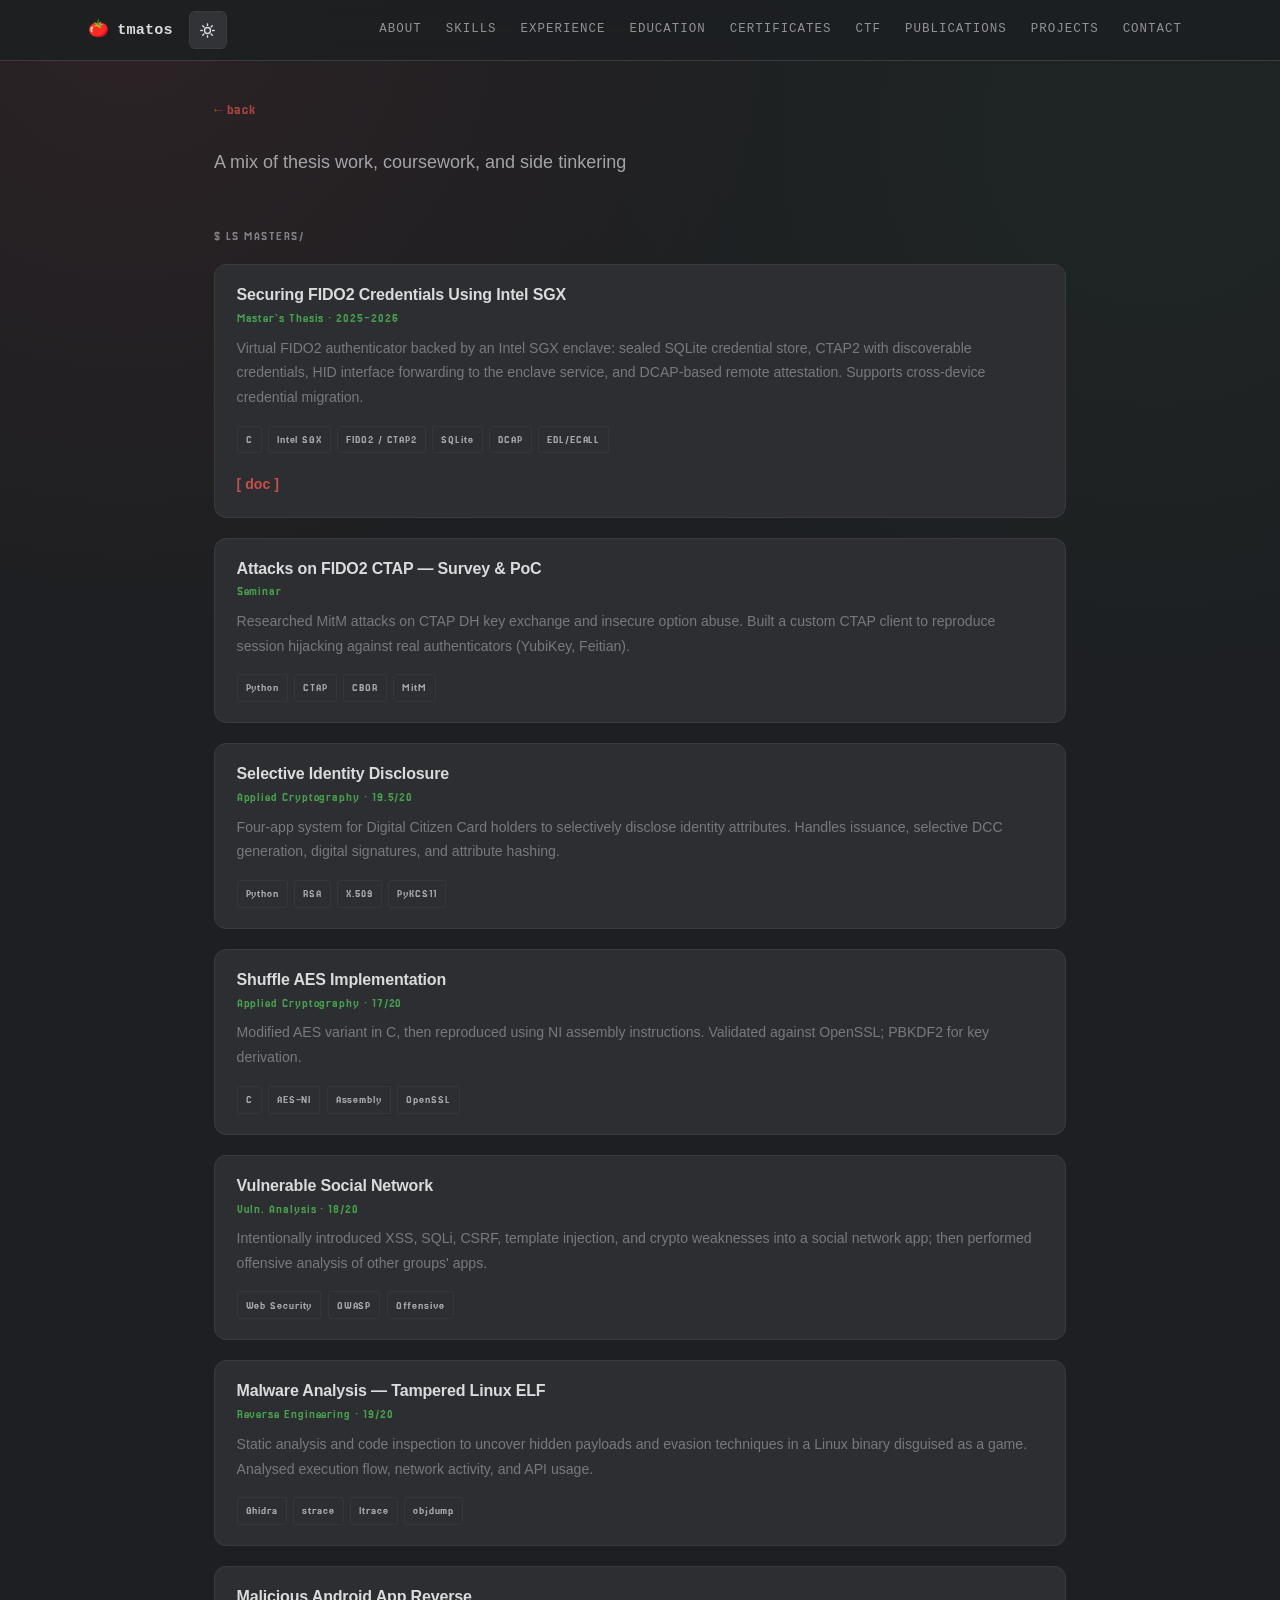
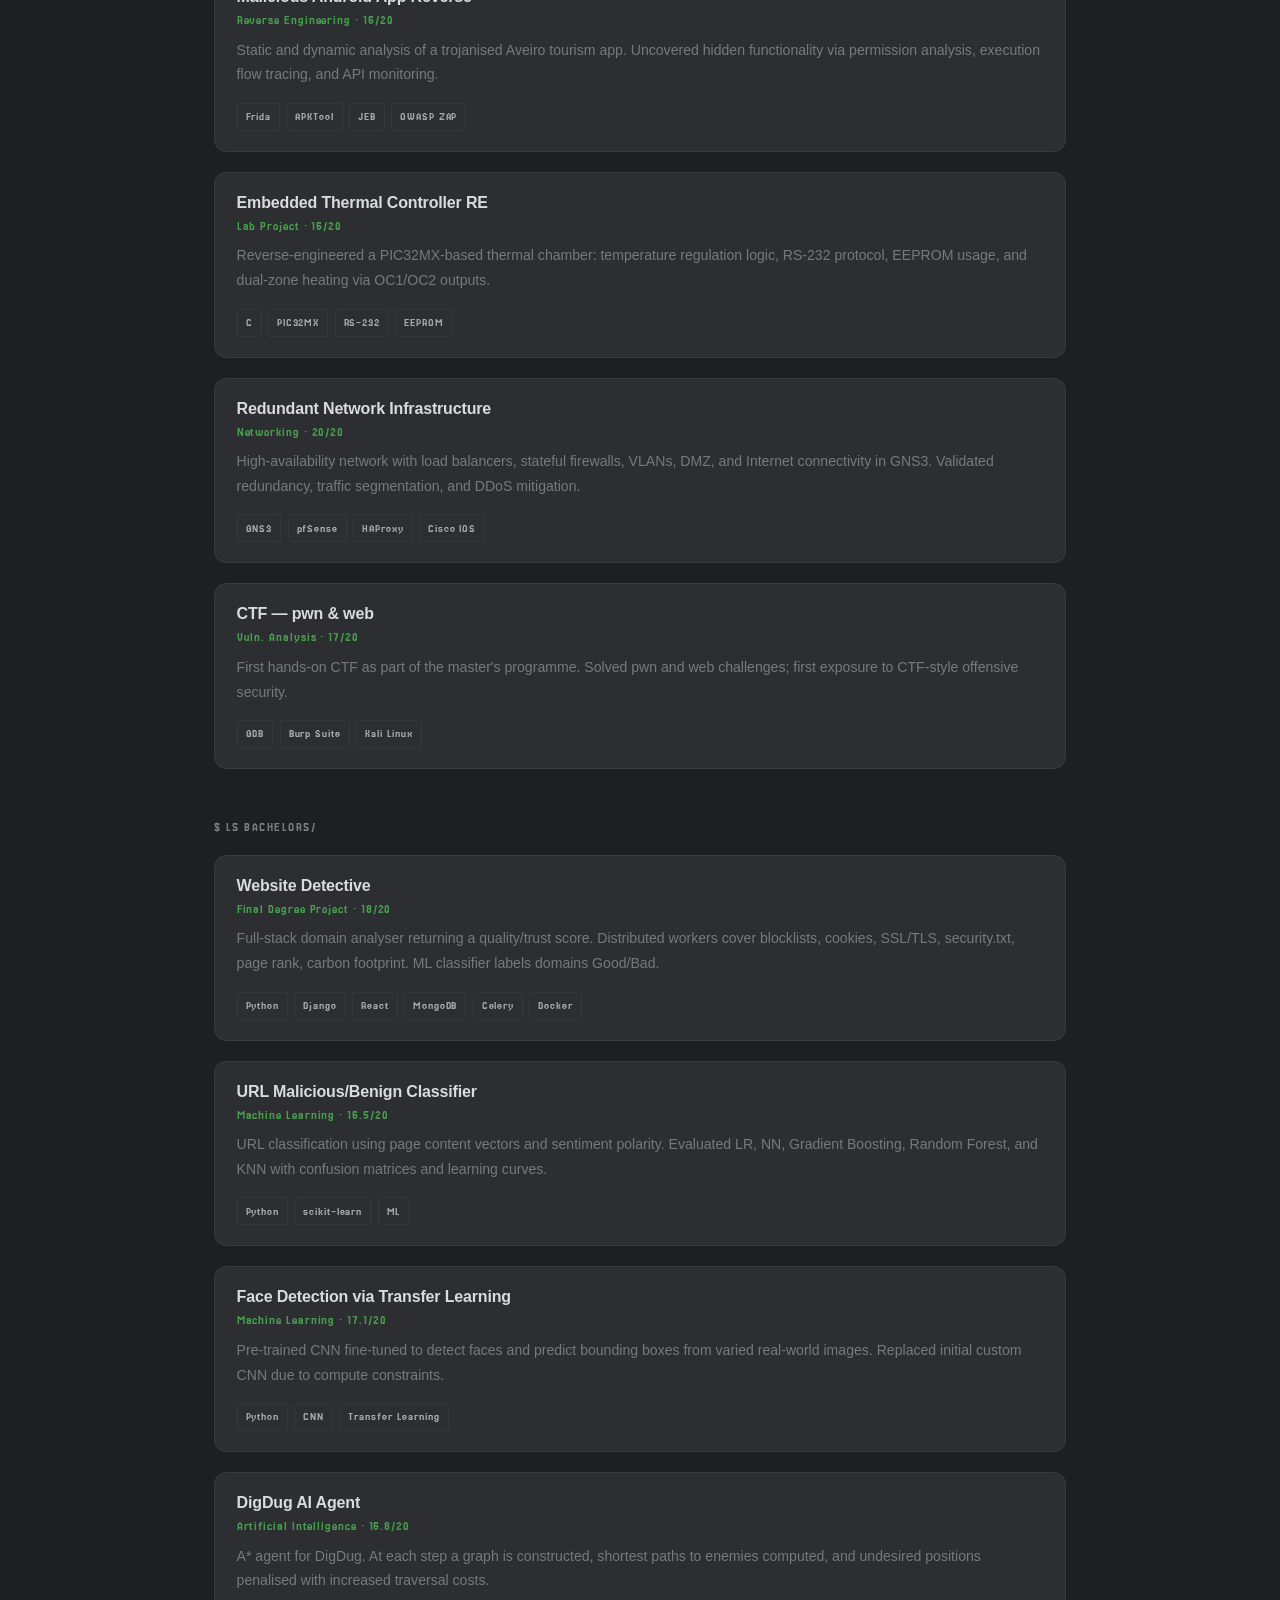
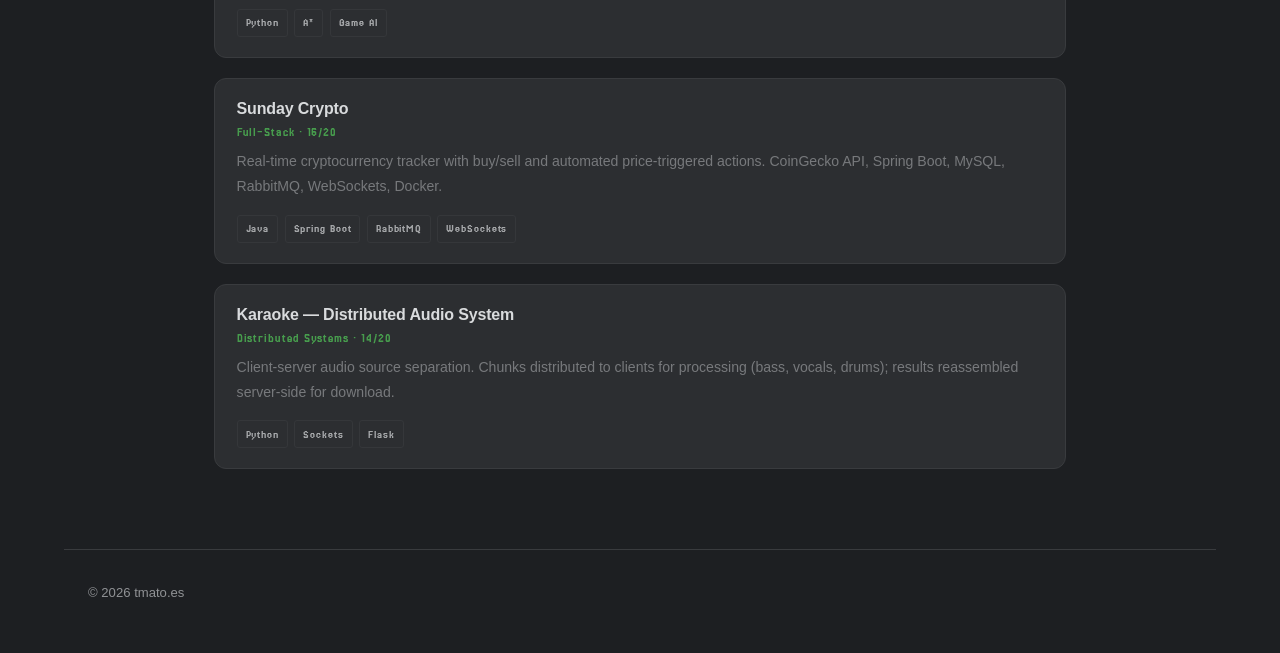
==== projects/index.html @ e2b86917 "changes" ====
<!DOCTYPE html>
<html lang="en">
<head>
  <meta charset="UTF-8" />
  <meta name="viewport" content="width=device-width, initial-scale=1.0" />
  <title>Projects · tmato.es</title>
  <meta name="description" content="Projects by Tomás Matos — SGX/FIDO2, reverse engineering, cryptography, CTF." />
  <meta name="theme-color" content="#2e2e33" />

  <link rel="icon" type="image/png" href="../assets/favicon.png" />
  <link rel="preconnect" href="https://fonts.googleapis.com" />
  <link rel="preconnect" href="https://fonts.gstatic.com" crossorigin />
  <link href="https://fonts.googleapis.com/css2?family=Jersey+25&family=Playfair+Display:ital,wght@0,600;0,700;1,600;1,700&display=swap" rel="stylesheet" />
  <link rel="stylesheet" href="../assets/css/style.css?v=4" />

  <script>
    (function () {
      try {
        var t = localStorage.getItem("theme");
        if (t === "light") document.documentElement.setAttribute("data-theme", "light");
      } catch (e) {}
    })();
  </script>

  <style>
    /* ── page-level overrides ── */
    .projects-hero {
      padding: 2rem 1.5rem 0rem;
      max-width: 900px;
      margin: 0 auto;
    }
    .projects-hero .eyebrow {
      display: block;
      margin-bottom: 0.5rem;
    }
    .projects-hero h1 {
      font-family: 'Playfair Display', serif;
      font-size: clamp(2rem, 5vw, 3.5rem);
      font-weight: 700;
      margin: 0 0 1rem;
      line-height: 1.1;
    }
    .projects-hero p {
      max-width: 60ch;
      opacity: 0.7;
      margin: 0;
    }

    /* ── category label ── */
    .proj-category {
      font-family: 'Jersey 25', monospace;
      font-size: 0.78rem;
      letter-spacing: 0.12em;
      text-transform: uppercase;
      opacity: 0.5;
      margin: 3rem 0 1rem;
    }

    /* ── grid tightening for this page ── */
    .proj-grid {
      display: grid;
      grid-template-columns: 1fr;
      gap: 1.25rem;
    }
    /* ── tag badges ── */
    .proj-tags {
      display: flex;
      flex-wrap: wrap;
      gap: 0.4rem;
      margin-top: auto;
      padding-top: 1rem;
    }
    .proj-tags span {
      font-family: 'Jersey 25', monospace;
      font-size: 0.7rem;
      letter-spacing: 0.08em;
      padding: 0.2rem 0.5rem;
      border: 1px solid var(--border, rgba(255,255,255,0.12));
      border-radius: 3px;
      opacity: 0.7;
    }

    /* ── card flex column so tags stick to bottom ── */
    .pcard {
      display: flex;
      flex-direction: column;
    }
    .pcard p {
      margin: 0.4rem 0 0;
      font-size: 0.88rem;
      opacity: 0.75;
      flex: 1;
    }
    .pcard h3 {
      margin: 0;
      font-size: 1rem;
      line-height: 1.3;
    }

    /* grade pill */
    .grade {
      font-family: 'Jersey 25', monospace;
      font-size: 0.72rem;
      letter-spacing: 0.08em;
      color: var(--accent, #e0533a);
      margin-top: 0.2rem;
      display: block;
    }

    /* CTF placement highlight reuse */
    .hl { color: var(--accent, #e0533a); font-weight: 600; }

    /* back link */
    .back-link {
      display: inline-flex;
      align-items: center;
      gap: 0.4rem;
      font-family: 'Jersey 25', monospace;
      font-size: 0.85rem;
      letter-spacing: 0.08em;
      opacity: 0.6;
      text-decoration: none;
      transition: opacity 0.15s;
      margin-bottom: 1.5rem;
    }
    .back-link:hover { opacity: 1; }
  </style>
</head>
<body>
  <!-- ── NAVBAR ── -->
  <header class="nav" id="top">
    <div class="nav__inner">
      <a href="/" class="nav__brand"><span class="nav__tom">🍅</span>tmatos</a>
      <div class="nav__actions">
        <button class="theme-toggle" id="themeToggle" type="button" aria-label="Toggle light or dark theme">
          <svg class="theme-toggle__sun" viewBox="0 0 24 24" width="17" height="17" fill="none"
               stroke="currentColor" stroke-width="2" stroke-linecap="round" aria-hidden="true">
            <circle cx="12" cy="12" r="4.2"/>
            <path d="M12 2.6v2.2M12 19.2v2.2M2.6 12h2.2M19.2 12h2.2M5.3 5.3l1.6 1.6M17.1 17.1l1.6 1.6M18.7 5.3l-1.6 1.6M6.9 17.1l-1.6 1.6"/>
          </svg>
          <svg class="theme-toggle__moon" viewBox="0 0 24 24" width="17" height="17" fill="none"
               stroke="currentColor" stroke-width="2" stroke-linecap="round" stroke-linejoin="round" aria-hidden="true">
            <path d="M20.5 14.2A8.4 8.4 0 0 1 9.8 3.5a8.4 8.4 0 1 0 10.7 10.7z"/>
          </svg>
        </button>
        <button class="nav__toggle" id="navToggle" aria-label="Toggle navigation" aria-expanded="false">
          <span></span><span></span><span></span>
        </button>
      </div>
      <nav class="nav__links" id="navLinks">
        <a href="#about">ABOUT</a>
        <a href="#skills">SKILLS</a>
        <a href="#experience">EXPERIENCE</a>
        <a href="#education">EDUCATION</a>
        <a href="#certificates">CERTIFICATES</a>
        <a href="#ctf">CTF</a>
        <a href="#publications">PUBLICATIONS</a>
        <a href="projects/">PROJECTS</a>
        <a href="#contact">CONTACT</a>
      </nav>
    </div>
  </header>

  <main>
    <div class="projects-hero">
      <a href="/" class="back-link">← back</a>
      <!-- <span class="eyebrow">$ git log --all --projects</span> -->
      <!-- <h1>Projects</h1> -->
      <p>A mix of thesis work, coursework, and side tinkering</p>
    </div>

    <div style="max-width:900px; margin:0 auto; padding: 0 1.5rem 5rem;">

      <!-- ── MASTER'S ── -->
      <p class="proj-category">$ ls masters/</p>
      <div class="proj-grid">

        <article class="card pcard">
          <h3>Securing FIDO2 Credentials Using Intel SGX</h3>
          <span class="grade">Master's Thesis · 2025–2026</span>
          <p>Virtual FIDO2 authenticator backed by an Intel SGX enclave: sealed SQLite credential store, CTAP2 with discoverable credentials, HID interface forwarding to the enclave service, and DCAP-based remote attestation. Supports cross-device credential migration.</p>
          <div class="proj-tags">
            <span>C</span><span>Intel SGX</span><span>FIDO2 / CTAP2</span><span>SQLite</span><span>DCAP</span><span>EDL/ECALL</span>
          </div>
          <p class="card__links" style="padding-top:0.75rem;"><a href="../assets/docs/thesis.pdf" target="_blank" rel="noopener">[ doc ]</a></p>
        </article>

        <article class="card pcard">
          <h3>Attacks on FIDO2 CTAP — Survey & PoC</h3>
          <span class="grade">Seminar</span>
          <p>Researched MitM attacks on CTAP DH key exchange and insecure option abuse. Built a custom CTAP client to reproduce session hijacking against real authenticators (YubiKey, Feitian).</p>
          <div class="proj-tags"><span>Python</span><span>CTAP</span><span>CBOR</span><span>MitM</span></div>
        </article>



        <article class="card pcard">
          <h3>Selective Identity Disclosure</h3>
          <span class="grade">Applied Cryptography · 19.5/20</span>
          <p>Four-app system for Digital Citizen Card holders to selectively disclose identity attributes. Handles issuance, selective DCC generation, digital signatures, and attribute hashing.</p>
          <div class="proj-tags"><span>Python</span><span>RSA</span><span>X.509</span><span>PyKCS11</span></div>
        </article>

        <article class="card pcard">
          <h3>Shuffle AES Implementation</h3>
          <span class="grade">Applied Cryptography · 17/20</span>
          <p>Modified AES variant in C, then reproduced using NI assembly instructions. Validated against OpenSSL; PBKDF2 for key derivation.</p>
          <div class="proj-tags"><span>C</span><span>AES-NI</span><span>Assembly</span><span>OpenSSL</span></div>
        </article>

        <article class="card pcard">
          <h3>Vulnerable Social Network</h3>
          <span class="grade">Vuln. Analysis · 18/20</span>
          <p>Intentionally introduced XSS, SQLi, CSRF, template injection, and crypto weaknesses into a social network app; then performed offensive analysis of other groups' apps.</p>
          <div class="proj-tags"><span>Web Security</span><span>OWASP</span><span>Offensive</span></div>
        </article>

        <article class="card pcard">
          <h3>Malware Analysis — Tampered Linux ELF</h3>
          <span class="grade">Reverse Engineering · 19/20</span>
          <p>Static analysis and code inspection to uncover hidden payloads and evasion techniques in a Linux binary disguised as a game. Analysed execution flow, network activity, and API usage.</p>
          <div class="proj-tags"><span>Ghidra</span><span>strace</span><span>ltrace</span><span>objdump</span></div>
        </article>

        <article class="card pcard">
          <h3>Malicious Android App Reverse</h3>
          <span class="grade">Reverse Engineering · 16/20</span>
          <p>Static and dynamic analysis of a trojanised Aveiro tourism app. Uncovered hidden functionality via permission analysis, execution flow tracing, and API monitoring.</p>
          <div class="proj-tags"><span>Frida</span><span>APKTool</span><span>JEB</span><span>OWASP ZAP</span></div>
        </article>

        <article class="card pcard">
          <h3>Embedded Thermal Controller RE</h3>
          <span class="grade">Lab Project · 16/20</span>
          <p>Reverse-engineered a PIC32MX-based thermal chamber: temperature regulation logic, RS-232 protocol, EEPROM usage, and dual-zone heating via OC1/OC2 outputs.</p>
          <div class="proj-tags"><span>C</span><span>PIC32MX</span><span>RS-232</span><span>EEPROM</span></div>
        </article>

        <article class="card pcard">
          <h3>Redundant Network Infrastructure</h3>
          <span class="grade">Networking · 20/20</span>
          <p>High-availability network with load balancers, stateful firewalls, VLANs, DMZ, and Internet connectivity in GNS3. Validated redundancy, traffic segmentation, and DDoS mitigation.</p>
          <div class="proj-tags"><span>GNS3</span><span>pfSense</span><span>HAProxy</span><span>Cisco IOS</span></div>
        </article>

        <article class="card pcard">
          <h3>CTF — pwn &amp; web</h3>
          <span class="grade">Vuln. Analysis · 17/20</span>
          <p>First hands-on CTF as part of the master's programme. Solved pwn and web challenges; first exposure to CTF-style offensive security.</p>
          <div class="proj-tags"><span>GDB</span><span>Burp Suite</span><span>Kali Linux</span></div>
        </article>

      </div>

      <!-- ── BACHELOR'S ── -->
      <p class="proj-category">$ ls bachelors/</p>
      <div class="proj-grid">

        <article class="card pcard">
          <h3>Website Detective</h3>
          <span class="grade">Final Degree Project · 18/20</span>
          <p>Full-stack domain analyser returning a quality/trust score. Distributed workers cover blocklists, cookies, SSL/TLS, security.txt, page rank, carbon footprint. ML classifier labels domains Good/Bad.</p>
          <div class="proj-tags"><span>Python</span><span>Django</span><span>React</span><span>MongoDB</span><span>Celery</span><span>Docker</span></div>
        </article>

        <article class="card pcard">
          <h3>URL Malicious/Benign Classifier</h3>
          <span class="grade">Machine Learning · 16.5/20</span>
          <p>URL classification using page content vectors and sentiment polarity. Evaluated LR, NN, Gradient Boosting, Random Forest, and KNN with confusion matrices and learning curves.</p>
          <div class="proj-tags"><span>Python</span><span>scikit-learn</span><span>ML</span></div>
        </article>

        <article class="card pcard">
          <h3>Face Detection via Transfer Learning</h3>
          <span class="grade">Machine Learning · 17.1/20</span>
          <p>Pre-trained CNN fine-tuned to detect faces and predict bounding boxes from varied real-world images. Replaced initial custom CNN due to compute constraints.</p>
          <div class="proj-tags"><span>Python</span><span>CNN</span><span>Transfer Learning</span></div>
        </article>

        <article class="card pcard">
          <h3>DigDug AI Agent</h3>
          <span class="grade">Artificial Intelligence · 16.8/20</span>
          <p>A* agent for DigDug. At each step a graph is constructed, shortest paths to enemies computed, and undesired positions penalised with increased traversal costs.</p>
          <div class="proj-tags"><span>Python</span><span>A*</span><span>Game AI</span></div>
        </article>

        <article class="card pcard">
          <h3>Sunday Crypto</h3>
          <span class="grade">Full-Stack · 16/20</span>
          <p>Real-time cryptocurrency tracker with buy/sell and automated price-triggered actions. CoinGecko API, Spring Boot, MySQL, RabbitMQ, WebSockets, Docker.</p>
          <div class="proj-tags"><span>Java</span><span>Spring Boot</span><span>RabbitMQ</span><span>WebSockets</span></div>
        </article>

        <article class="card pcard">
          <h3>Karaoke — Distributed Audio System</h3>
          <span class="grade">Distributed Systems · 14/20</span>
          <p>Client-server audio source separation. Chunks distributed to clients for processing (bass, vocals, drums); results reassembled server-side for download.</p>
          <div class="proj-tags"><span>Python</span><span>Sockets</span><span>Flask</span></div>
        </article>

      </div>

      <!-- ── CTF HIGHLIGHTS ── -->
      <!-- <p class="proj-category">$ ls ctf/</p>
      <div class="proj-grid">

        <article class="card pcard">
          <h3>SALT CTF</h3>
          <span class="grade"><span class="hl">Organizer &amp; Challenge Author</span> · NUAC · May 2026</span>
          <p>Authored Crypto, OSINT, and Reverse Engineering challenges for the on-site SALT CTF organised by the University of Aveiro cybersecurity club.</p>
          <div class="proj-tags"><span>Challenge Design</span><span>Crypto</span><span>Reversing</span><span>OSINT</span></div>
        </article>

        <article class="card pcard">
          <h3>HACKDAY.FR Finals</h3>
          <span class="grade"><span class="hl">13th place</span> · ESIEE Paris · 2025</span>
          <p>International on-site finals at ESIEE, Paris. Competed as part of the NUAC team across a full-day competition.</p>
          <div class="proj-tags"><span>On-site</span><span>International</span></div>
        </article>

        <article class="card pcard">
          <h3>BSides Porto</h3>
          <span class="grade"><span class="hl">5th place</span> · ISEP Porto · 2025</span>
          <p>On-site CTF at the BSides Porto security conference. Top-5 finish competing against professional teams.</p>
          <div class="proj-tags"><span>On-site</span><span>Mixed categories</span></div>
        </article>

        <article class="card pcard">
          <h3>ACM &amp; xSTF</h3>
          <span class="grade"><span class="hl">3rd place 🥉</span> · FEUP Porto · 2025</span>
          <p>On-site CTF at FEUP. Bronze finish in a competitive field of university and professional teams.</p>
          <div class="proj-tags"><span>On-site</span><span>Mixed categories</span></div>
        </article>

      </div>

    </div> -->
  </main>

  <footer class="footer">
    <span>&copy; <span id="year"></span> tmato.es</span>
  </footer>

  <script src="../assets/js/main.js"></script>
</body>
</html>
---- assets/css/style.css ----
/* ============================================================
   tmato.es — "Tomato" design system (ported from Lovable / Tailwind v4)
   Plain CSS, no build step. Same OKLCH tokens Lovable gave you.
   ============================================================ */
:root {
  --radius: 0.5rem;
  --radius-sm: calc(var(--radius) - 4px);
  --radius-md: calc(var(--radius) - 2px);
  --radius-lg: var(--radius);
  --radius-xl: calc(var(--radius) + 4px);

  /* brand */
  --tomato:       oklch(0.65 0.20 27);
  --tomato-deep:  oklch(0.52 0.18 27);
  --leaf:         oklch(0.62 0.14 145);
  --cream:        oklch(0.24 0.005 250);
  --ink:          oklch(0.90 0.01 90);

  /* pengrey-inspired dark palette */
  --background:          oklch(0.24 0.005 250);
  --foreground:          oklch(0.89 0.003 250);
  --card:                oklch(0.30 0.006 260);
  --card-foreground:     oklch(0.89 0.003 250);
  --primary:             oklch(0.68 0.20 27);
  --primary-foreground:  oklch(0.16 0.005 250);
  --secondary:           oklch(0.32 0.006 260);
  --muted:               oklch(0.30 0.006 260);
  --muted-foreground:    oklch(0.66 0.005 250);
  --accent:              oklch(0.62 0.14 145);
  --accent-foreground:   oklch(0.16 0.005 250);
  --destructive:         oklch(0.60 0.24 27);
  --border:              oklch(0.35 0.006 260);
  --ring:                oklch(0.68 0.20 27);

  --font-mono: ui-monospace, SFMono-Regular, Menlo, Monaco, Consolas, monospace;
  --font-sans: -apple-system, BlinkMacSystemFont, "Segoe UI", Roboto, Oxygen,
               Ubuntu, Cantarell, "Open Sans", "Helvetica Neue", sans-serif;
  --font-display: "Playfair Display", Georgia, "Times New Roman", serif;
  --font-pixel: "Jersey 25", ui-monospace, monospace;

  --cream-card: oklch(0.95 0.02 85);   /* warm off-white specimen card */
  --cream-ink:  oklch(0.45 0.03 60);   /* muted caption text on cream    */

  --nav-h: 60px;
  --maxw: 72rem;
}

* { box-sizing: border-box; border-color: var(--border); }

html { scroll-behavior: smooth; scroll-padding-top: var(--nav-h); }

body {
  margin: 0;
  background-color: var(--background);
  color: var(--foreground);
  font-family: var(--font-sans);
  font-size: 18px; /* Increased base size from 16px */
  line-height: 1.75;
  -webkit-font-smoothing: antialiased;
  background-image:
    radial-gradient(circle at 10% 0%,  oklch(0.65 0.20 27 / 0.07), transparent 45%),
    radial-gradient(circle at 90% 15%, oklch(0.62 0.14 145 / 0.05), transparent 45%);
  background-attachment: fixed;
}

a { color: var(--primary); text-decoration: none; transition: color .15s ease; }
a:hover { color: var(--tomato-deep); }
::selection { background: var(--primary); color: var(--primary-foreground); }

.container { max-width: var(--maxw); margin-inline: auto; padding-inline: 1.5rem; }

/* ─────────────────────────── NAVBAR ─────────────────────────── */
.nav {
  position: sticky; top: 0; z-index: 50;
  background: color-mix(in oklch, var(--background) 85%, transparent);
  backdrop-filter: blur(10px);
  border-bottom: 1px solid var(--border);
}
.nav__inner {
  max-width: var(--maxw); margin: 0 auto; height: var(--nav-h);
  padding: 0 1.5rem;
  display: flex; align-items: center; justify-content: space-between; gap: 16px;
}
.nav__brand {
  color: var(--foreground); font-family: var(--font-mono);
  font-weight: 700; font-size: 0.95rem;
  letter-spacing: .01em; white-space: nowrap;
  display: inline-flex; align-items: center; gap: 8px;
}
.nav__brand:hover { color: var(--foreground); }
.nav__tom { font-size: 1.05rem; line-height: 1; }
.nav__links { display: flex; gap: 4px; flex-wrap: wrap; }
.nav__links a {
  color: var(--muted-foreground); font-family: var(--font-mono);
  font-size: 0.78rem; font-weight: 400; letter-spacing: .08em;
  padding: 6px 10px; border-radius: var(--radius-md);
}
.nav__links a:hover { color: var(--foreground); background: var(--secondary); }
.nav__links a.active { color: var(--tomato); }

.nav__toggle {
  display: none; flex-direction: column; justify-content: center; gap: 5px;
  width: 38px; height: 38px; background: var(--secondary);
  border: 1px solid var(--border); border-radius: var(--radius-md); cursor: pointer;
}
.nav__toggle span {
  display: block; height: 2px; width: 18px; margin: 0 auto;
  background: var(--foreground); border-radius: 2px;
}

/* ─────────────────────────── HERO ─────────────────────────── */
.hero {
  max-width: var(--maxw); margin: 0 auto;
  padding: 4.5rem 1.5rem 3.5rem;
  display: grid; grid-template-columns: 1.05fr 0.95fr;
  gap: 3rem; align-items: center;
}
.hero__wordmark {
  font-family: var(--font-pixel);
  color: var(--tomato);
  font-size: clamp(3.5rem, 9vw, 6.5rem);
  line-height: 0.8; letter-spacing: .02em;
  text-shadow: 3px 3px 0 var(--tomato-deep);
  margin-bottom: .5rem;
}
.hero__name {
  font-family: var(--font-display);
  font-weight: 700;
  font-size: clamp(2.4rem, 5.5vw, 4.2rem);
  line-height: 1.02; letter-spacing: -0.01em;
  color: var(--foreground); margin: 0 0 1.1rem;
}
.hero__name em { font-style: italic; font-weight: 600; color: var(--tomato); }
.hero__dot { color: var(--muted-foreground); }
.hero__tag {
  color: var(--muted-foreground);
  font-size: 1.05rem; line-height: 1.6;
  max-width: 44ch; margin: 0 0 1.9rem;
}
.hero__links { display: flex; gap: 12px; flex-wrap: wrap; }

.btn-pill {
  font-family: var(--font-mono); font-size: .78rem;
  letter-spacing: .08em; padding: 10px 18px;
  border: 1px solid var(--border); border-radius: 999px;
  color: var(--foreground);
  background: color-mix(in oklch, var(--card) 55%, transparent);
  transition: border-color .15s ease, color .15s ease, transform .15s ease;
}
.btn-pill:hover { border-color: var(--tomato); color: var(--tomato); transform: translateY(-1px); }

/* cream specimen card */
.hero__card {
  margin: 0; background: var(--cream-card);
  border-radius: var(--radius-xl); padding: 1.25rem 1.25rem 0;
  box-shadow: 0 30px 90px -35px oklch(0.65 0.20 27 / .45),
              0 0 0 1px oklch(0.65 0.20 27 / .10);
  overflow: hidden;
}
.hero__gif {
  display: block; width: 100%; max-width: 560px;
  height: auto; margin: 0 auto;
  background: transparent; border: 0;
  border-radius: var(--radius-lg);
}
.hero__cap {
  display: flex; justify-content: space-between; gap: 12px;
  font-family: var(--font-mono); font-size: .68rem;
  letter-spacing: .1em; color: var(--cream-ink);
  padding: .85rem .25rem 1.1rem;
}

/* ─────────────────────────── SECTIONS ─────────────────────────── */
/* .section {
  max-width: var(--maxw); margin: 0 auto;
  padding: 3.5rem 1.5rem;
  border-top: 1px solid var(--border);
} */
.section {
  max-width: var(--maxw);
  margin: 0 auto;
  min-height: 85vh; /* Takes up 85% of the screen height */
  padding: 4rem 1.5rem;
  border-top: 1px solid var(--border);
  
  /* Flexbox centers section content vertically if it doesn't fill the full height */
  display: flex;
  flex-direction: column;
  justify-content: center;
}
.section__head { margin-bottom: 1.75rem; }
.eyebrow {
  display: inline-block; font-family: var(--font-mono);
  font-size: .9rem; color: var(--tomato);
  letter-spacing: .02em; margin-bottom: .35rem;
}
.section__title {
  font-size: clamp(1.8rem, 4vw, 2.6rem); font-weight: 700;
  letter-spacing: -0.02em; margin: 0; color: var(--foreground);
}
.section__lead {font-size: 1.15rem; color: var(--muted-foreground); margin: 0 0 1.75rem; max-width: 68ch; }
.section p { max-width: 72ch; }

.hl { color: var(--leaf); font-weight: 500; }
code, .mono { font-family: var(--font-mono); color: var(--tomato); font-size: .92em; }
.about p {
  text-align: justify;
}
/* about stats */
.stats { list-style: none; padding: 0; margin: 1.75rem 0 0; display: flex; flex-wrap: wrap; gap: 14px; }
.stats li {
  flex: 1 1 180px; background: var(--card);
  border: 1px solid var(--border); border-radius: var(--radius-lg);
  padding: 1rem 1.1rem; position: relative; overflow: hidden;
}
.stats li::before {
  content: ""; position: absolute; left: 0; top: 0; bottom: 0; width: 3px;
  background: var(--tomato);
}
.stats strong { display: block; color: var(--foreground); font-size: 1rem; }
.stats span { color: var(--muted-foreground); font-size: .8rem; }

/* grids */
.grid { display: grid; gap: 1rem; }
.grid--2 { grid-template-columns: repeat(2, 1fr); }
.grid--3 { grid-template-columns: repeat(3, 1fr); }

/* cards */
.card {
  background: var(--card); border: 1px solid var(--border);
  border-radius: var(--radius-xl); padding: 1.25rem 1.35rem;
  transition: border-color .15s ease, transform .15s ease, box-shadow .15s ease;
}
.card:hover {
  border-color: var(--tomato);
  transform: translateY(-3px);
  box-shadow: 0 16px 40px -24px oklch(0.65 0.20 27 / .5);
}
.card h3 { margin: 0 0 .75rem; font-size: 1rem; color: var(--foreground); font-weight: 700; letter-spacing: -0.01em; }
.card ul { margin: 0; padding-left: 1.1rem; }
.card ul li { margin: .25rem 0; color: var(--muted-foreground); }
.card p { margin: 0 0 .5rem; color: var(--muted-foreground); }
.card__sub { color: var(--foreground); font-weight: 500; }
.card__date, .card__meta { color: var(--muted-foreground); font-size: .82rem; }
.card__links a { font-weight: 600; font-size: .88rem; }
.card--ghost { border-style: dashed; opacity: .9; }

/* tag lists (tools) */
.tags { list-style: none; padding: 0; margin: 0; display: flex; flex-wrap: wrap; gap: 8px; }
.tags li {
  background: var(--secondary); border: 1px solid var(--border);
  border-radius: 999px; padding: 4px 12px; font-size: .82rem;
  color: var(--foreground); font-family: var(--font-mono);
}

/* timeline */
.timeline { display: flex; flex-direction: column; gap: 1rem; }
.tl {
  background: var(--card); border: 1px solid var(--border);
  border-radius: var(--radius-xl); padding: 1.25rem 1.35rem;
  position: relative; overflow: hidden;
}
.tl::before { content: ""; position: absolute; left: 0; top: 0; bottom: 0; width: 3px; background: var(--leaf); }
.tl__meta { display: flex; flex-wrap: wrap; gap: 4px 16px; margin-bottom: .5rem; align-items: baseline; }
.tl__role { color: var(--tomato); font-weight: 700; }
.tl__where { color: var(--foreground); }
.tl__date { color: var(--muted-foreground); font-size: .82rem; margin-left: auto; }
.tl p { margin: 0; color: var(--muted-foreground); }
.tl ul { margin: .6rem 0 0; padding-left: 1.1rem; }
.tl ul li { color: var(--muted-foreground); margin: .25rem 0; }

/* contact */
.contact__links { display: flex; gap: 12px; flex-wrap: wrap; margin-top: 1.25rem; }

/* ─────────────────────────── FOOTER ─────────────────────────── */
.footer {
  max-width: var(--maxw); margin: 0 auto;
  padding: 2rem 1.5rem 3rem; border-top: 1px solid var(--border);
  display: flex; justify-content: space-between; flex-wrap: wrap; gap: 8px;
  color: var(--muted-foreground); font-size: .82rem;
}

/* ─────────────────────────── RESPONSIVE ─────────────────────────── */
@media (max-width: 820px) {
  .grid--3 { grid-template-columns: repeat(2, 1fr); }
  .hero { grid-template-columns: 1fr; gap: 2rem; text-align: left; padding-top: 3rem; }
  .hero__card { max-width: 420px; }
}
@media (max-width: 640px) {
  .grid--2, .grid--3 { grid-template-columns: 1fr; }
  .nav__toggle { display: flex; }
  .nav__links {
    position: absolute; top: var(--nav-h); left: 0; right: 0;
    flex-direction: column; gap: 0; background: var(--background);
    border-bottom: 1px solid var(--border);
    max-height: 0; overflow: hidden; transition: max-height .25s ease;
  }
  .nav__links.open { max-height: 460px; }
  .nav__links a { padding: 14px 1.5rem; border-top: 1px solid var(--border); border-radius: 0; width: 100%; }
  .tl__date { margin-left: 0; }
}

:focus-visible { outline: 2px solid var(--ring); outline-offset: 2px; }
@media (prefers-reduced-motion: reduce) {
  html { scroll-behavior: auto; }
  .card:hover, .btn-pill:hover { transform: none; }
}
/* ============================================================
   LIGHT THEME + THEME TOGGLE
   Dark stays the default; light applies via <html data-theme="light">
   ============================================================ */
:root[data-theme="light"] {
  --background:          oklch(0.97 0.012 85);   /* warm cream        */
  --foreground:          oklch(0.26 0.010 250);
  --card:                oklch(0.995 0.004 85);  /* near-white        */
  --card-foreground:     oklch(0.26 0.010 250);
  --primary:             oklch(0.55 0.20 27);    /* deeper for contrast */
  --primary-foreground:  oklch(0.99 0.003 85);
  --secondary:           oklch(0.93 0.012 85);
  --muted:               oklch(0.93 0.012 85);
  --muted-foreground:    oklch(0.48 0.012 250);
  --accent:              oklch(0.52 0.14 145);
  --accent-foreground:   oklch(0.99 0.003 85);
  --destructive:         oklch(0.52 0.22 27);
  --border:              oklch(0.87 0.012 85);
  --ring:                oklch(0.55 0.20 27);

  --tomato:      oklch(0.58 0.21 27);
  --tomato-deep: oklch(0.47 0.18 27);
  --leaf:        oklch(0.50 0.14 145);

  --cream-card:  oklch(0.99 0.008 85);
  --cream-ink:   oklch(0.45 0.030 60);
}

/* softer glows on light */
:root[data-theme="light"] body {
  background-image:
    radial-gradient(circle at 10% 0%,  oklch(0.65 0.20 27 / 0.10), transparent 45%),
    radial-gradient(circle at 90% 15%, oklch(0.62 0.14 145 / 0.07), transparent 45%);
}

/* keep the specimen card readable on a light page */
:root[data-theme="light"] .hero__card {
  box-shadow: 0 24px 60px -30px oklch(0.55 0.20 27 / .35),
              0 0 0 1px oklch(0.55 0.20 27 / .14);
}

body { transition: background-color .2s ease, color .2s ease; }

/* nav layout: links right, actions far right */
.nav__links { margin-left: auto; }
.nav__actions { display: flex; align-items: center; gap: 10px; }

.theme-toggle {
  display: inline-flex; align-items: center; justify-content: center;
  width: 38px; height: 38px; padding: 0;
  background: var(--secondary); color: var(--foreground);
  border: 1px solid var(--border); border-radius: var(--radius-md);
  cursor: pointer;
  transition: border-color .15s ease, color .15s ease;
}
.theme-toggle:hover { border-color: var(--tomato); color: var(--tomato); }

/* dark theme → offer the sun; light theme → offer the moon */
.theme-toggle__moon { display: none; }
:root[data-theme="light"] .theme-toggle__sun  { display: none; }
:root[data-theme="light"] .theme-toggle__moon { display: block; }

@media (prefers-reduced-motion: reduce) {
  body { transition: none; }
}

/* Styling for embedded PDF iframes */
.cert-preview {
  width: 100%;
  border: 1px solid #333;
  border-radius: 4px;
  overflow: hidden;
  margin: 12px 0;
}

.cert-preview iframe {
  border: none;
  display: block;
}

/* Styling for clickable image thumbnails */
.cert-thumb {
  width: 100%;
  height: 180px;
  object-fit: cover;
  object-position: top;
  border-radius: 4px;
  border: 1px solid #333;
  transition: transform 0.2s ease, border-color 0.2s ease;
}

.cert-thumbnail-link:hover .cert-thumb {
  border-color: #00ff88;
  transform: scale(1.01);
}
/* CTF Photo Card Styling - Expanded View */
.card--ctf {
  padding: 0;
  overflow: hidden;
  display: flex;
  flex-direction: column;
}

.ctf-img-wrap {
  width: 100%;
  height: 280px; /* Increased image height from 180px */
  overflow: hidden;
  background: var(--secondary);
  border-bottom: 1px solid var(--border);
}

.ctf-thumb {
  width: 100%;
  height: 100%;
  object-fit: cover;
  object-position: center;
  transition: transform 0.3s ease;
}

.card--ctf:hover .ctf-thumb {
  transform: scale(1.03);
}

.ctf-card-content {
  padding: 1.5rem 1.65rem; /* Larger interior spacing */
}

.ctf-card-content h3 {
  font-size: 1.35rem; /* Larger event title */
  margin-bottom: 0.5rem;
}

.ctf-card-content .card__sub {
  font-size: 1.1rem;
}

.ctf-card-content .card__meta {
  font-size: 0.95rem;
  margin-top: 0.25rem;
}
.btn-pill--projects {
  border-color: oklch(0.62 0.14 145);
  color:        oklch(0.62 0.14 145);
}
.btn-pill--projects:hover {
  background:   oklch(0.62 0.14 145);
  color:        #0e0e10; /* or var(--background) if you have it */
}
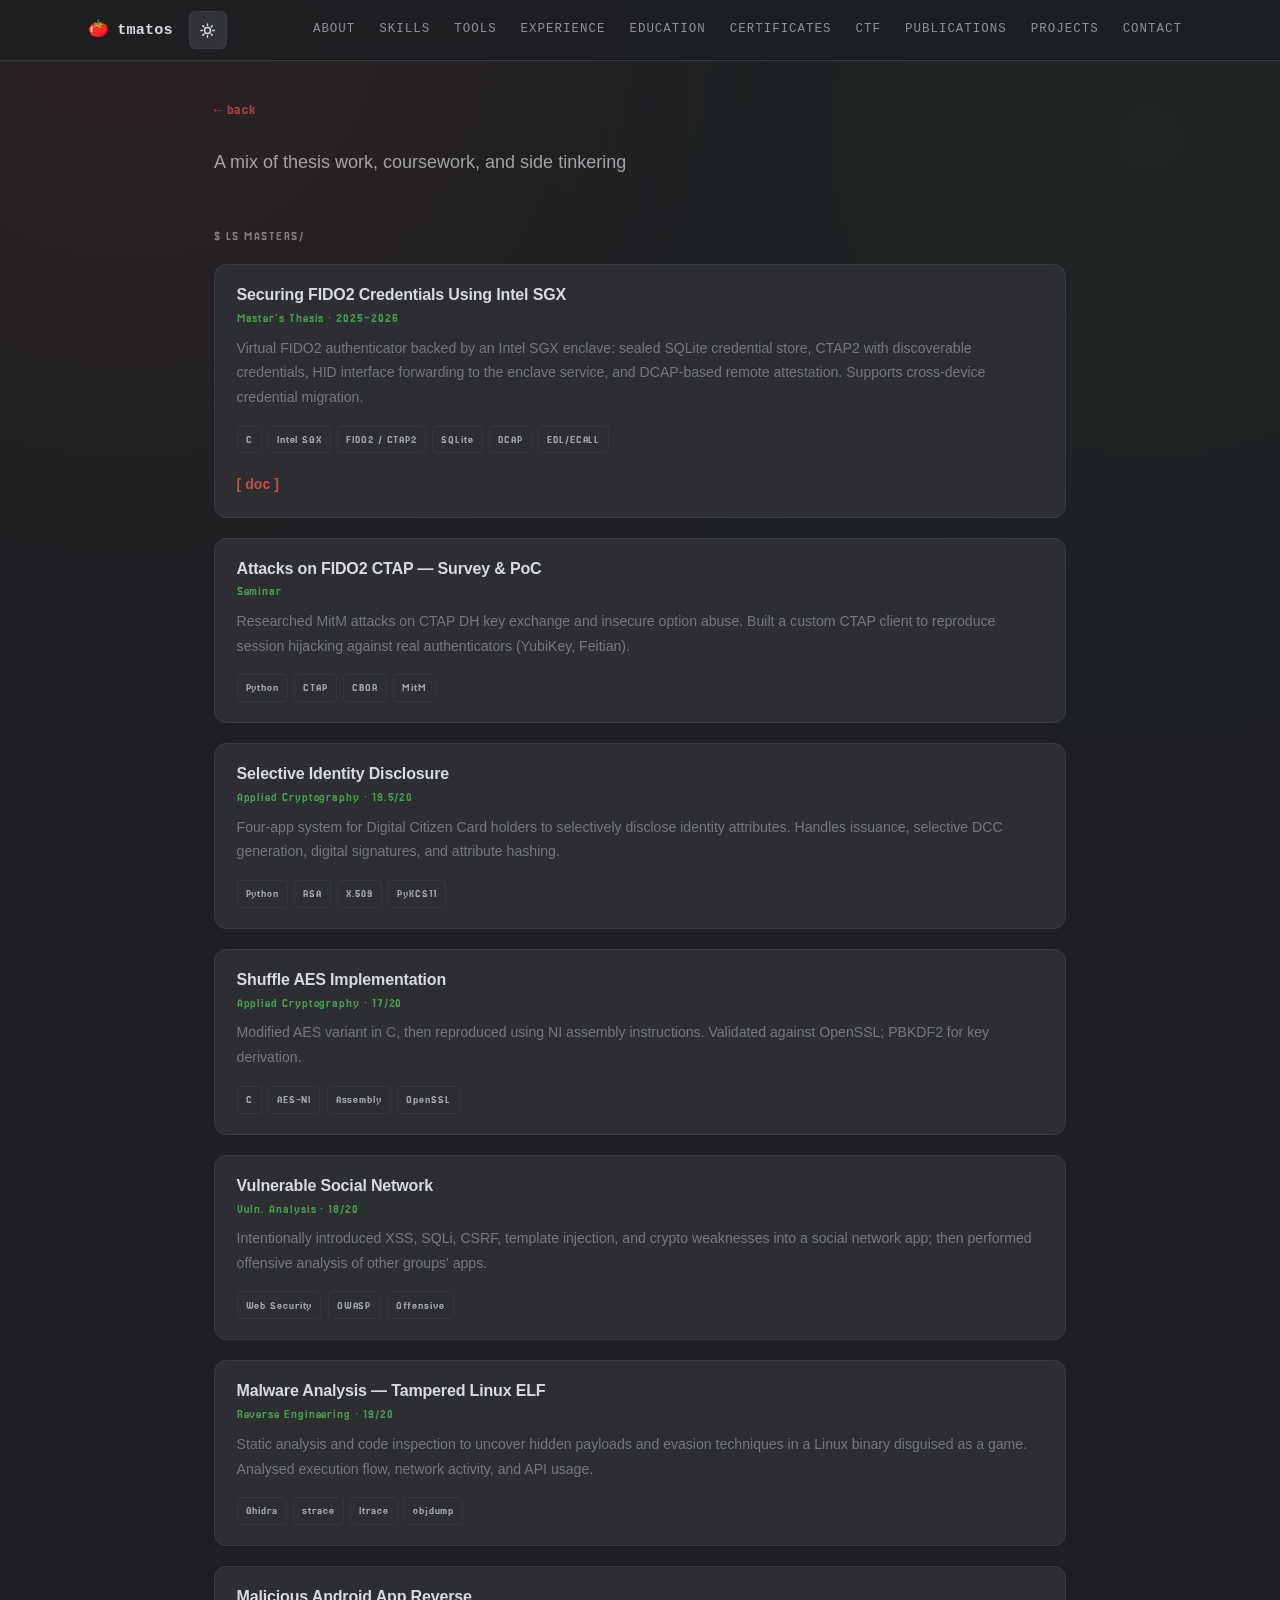
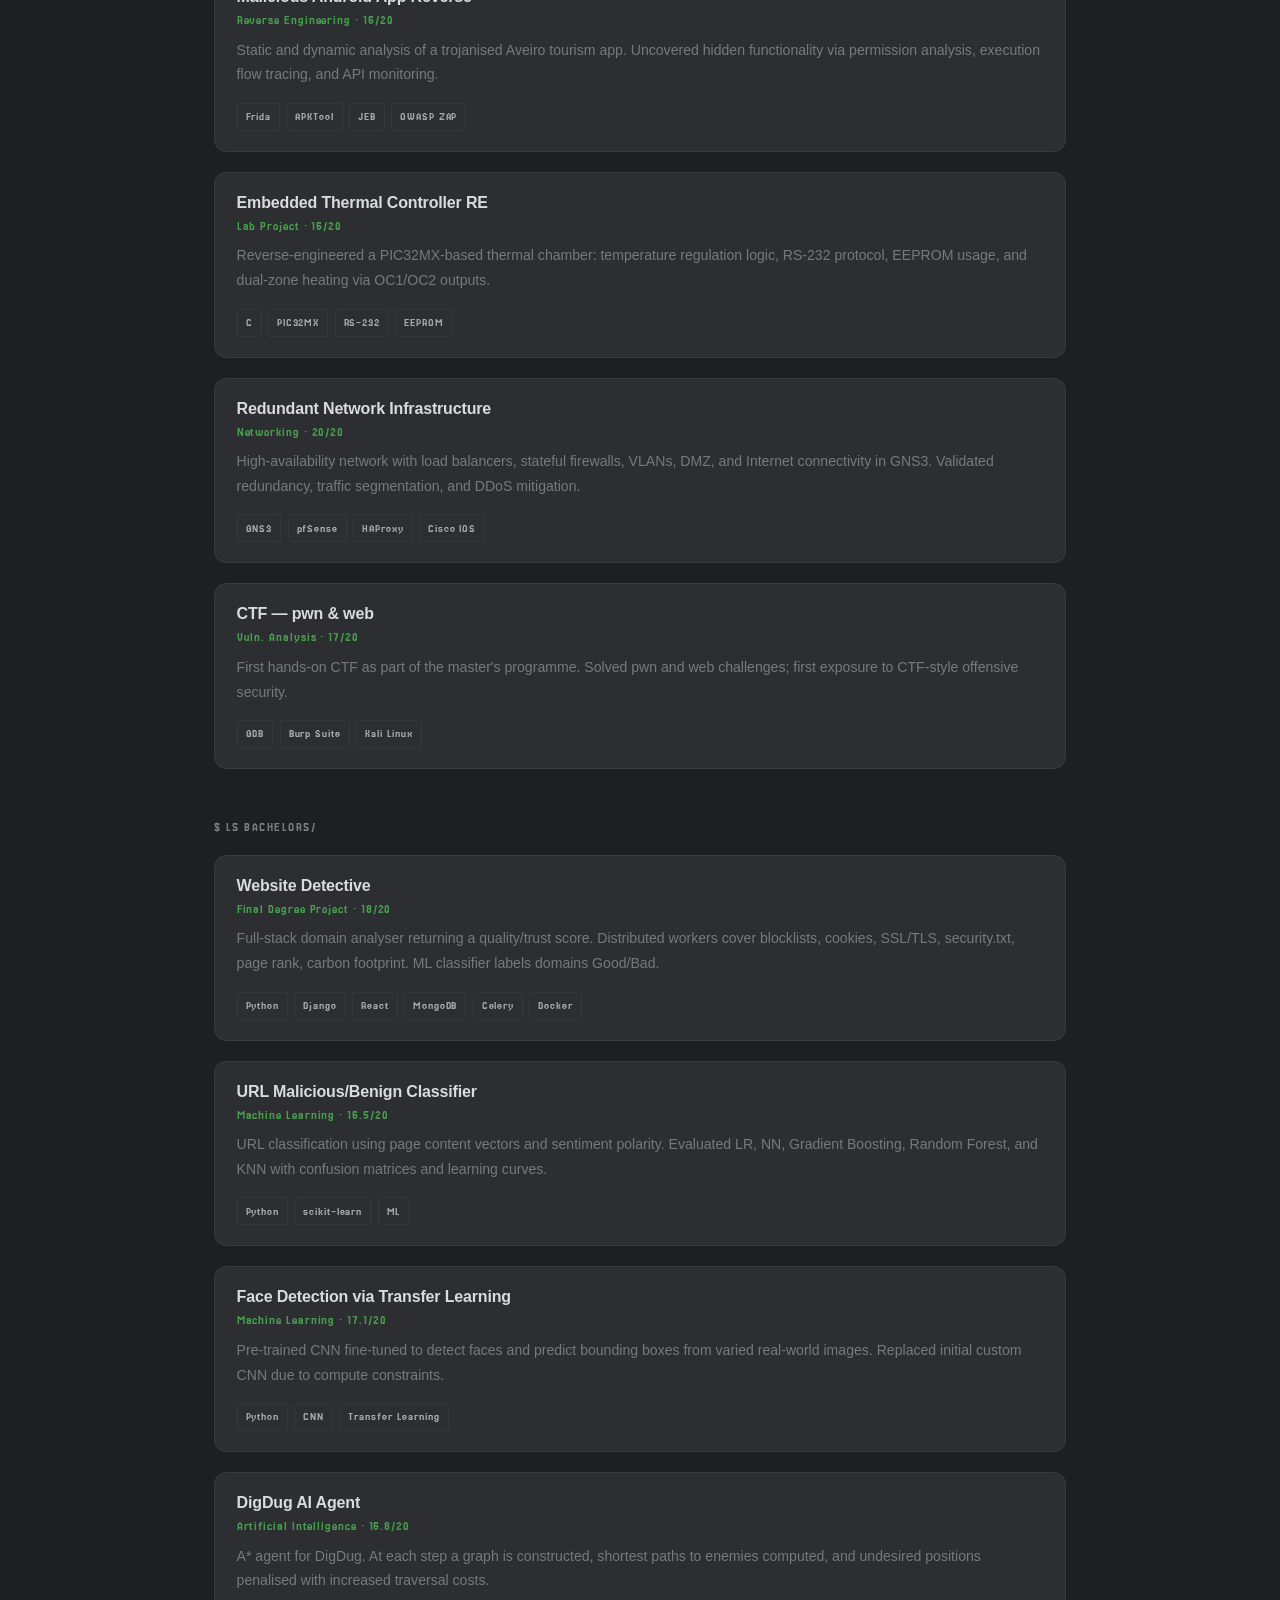
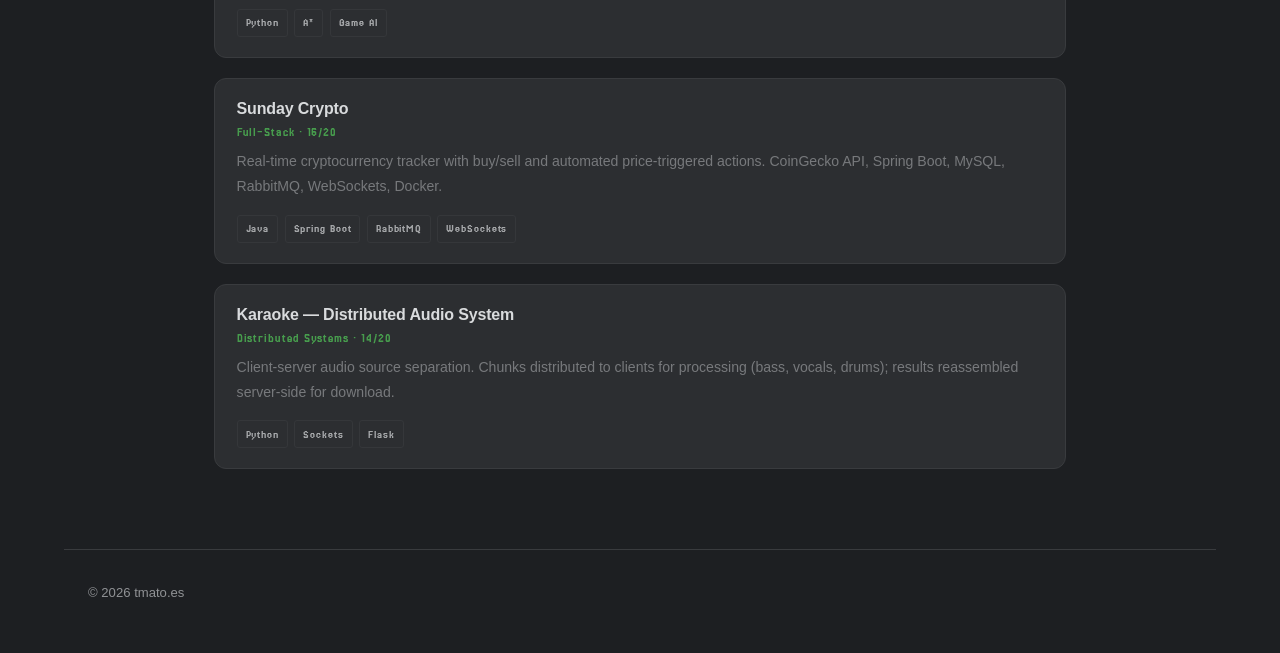
==== commit b3453181: "changes3" ====
--- a/projects/index.html
+++ b/projects/index.html
@@ -148,15 +148,16 @@
         </button>
       </div>
       <nav class="nav__links" id="navLinks">
-        <a href="#about">ABOUT</a>
-        <a href="#skills">SKILLS</a>
-        <a href="#experience">EXPERIENCE</a>
-        <a href="#education">EDUCATION</a>
-        <a href="#certificates">CERTIFICATES</a>
-        <a href="#ctf">CTF</a>
-        <a href="#publications">PUBLICATIONS</a>
-        <a href="projects/">PROJECTS</a>
-        <a href="#contact">CONTACT</a>
+        <a href="../#about">ABOUT</a>
+        <a href="../#skills">SKILLS</a>
+        <a href="../#tools">TOOLS</a>
+        <a href="../#experience">EXPERIENCE</a>
+        <a href="../#education">EDUCATION</a>
+        <a href="../#certificates">CERTIFICATES</a>
+        <a href="../#ctf">CTF</a>
+        <a href="../#publications">PUBLICATIONS</a>
+        <a href="/projects">PROJECTS</a>
+        <a href="../#contact">CONTACT</a>
       </nav>
     </div>
   </header>
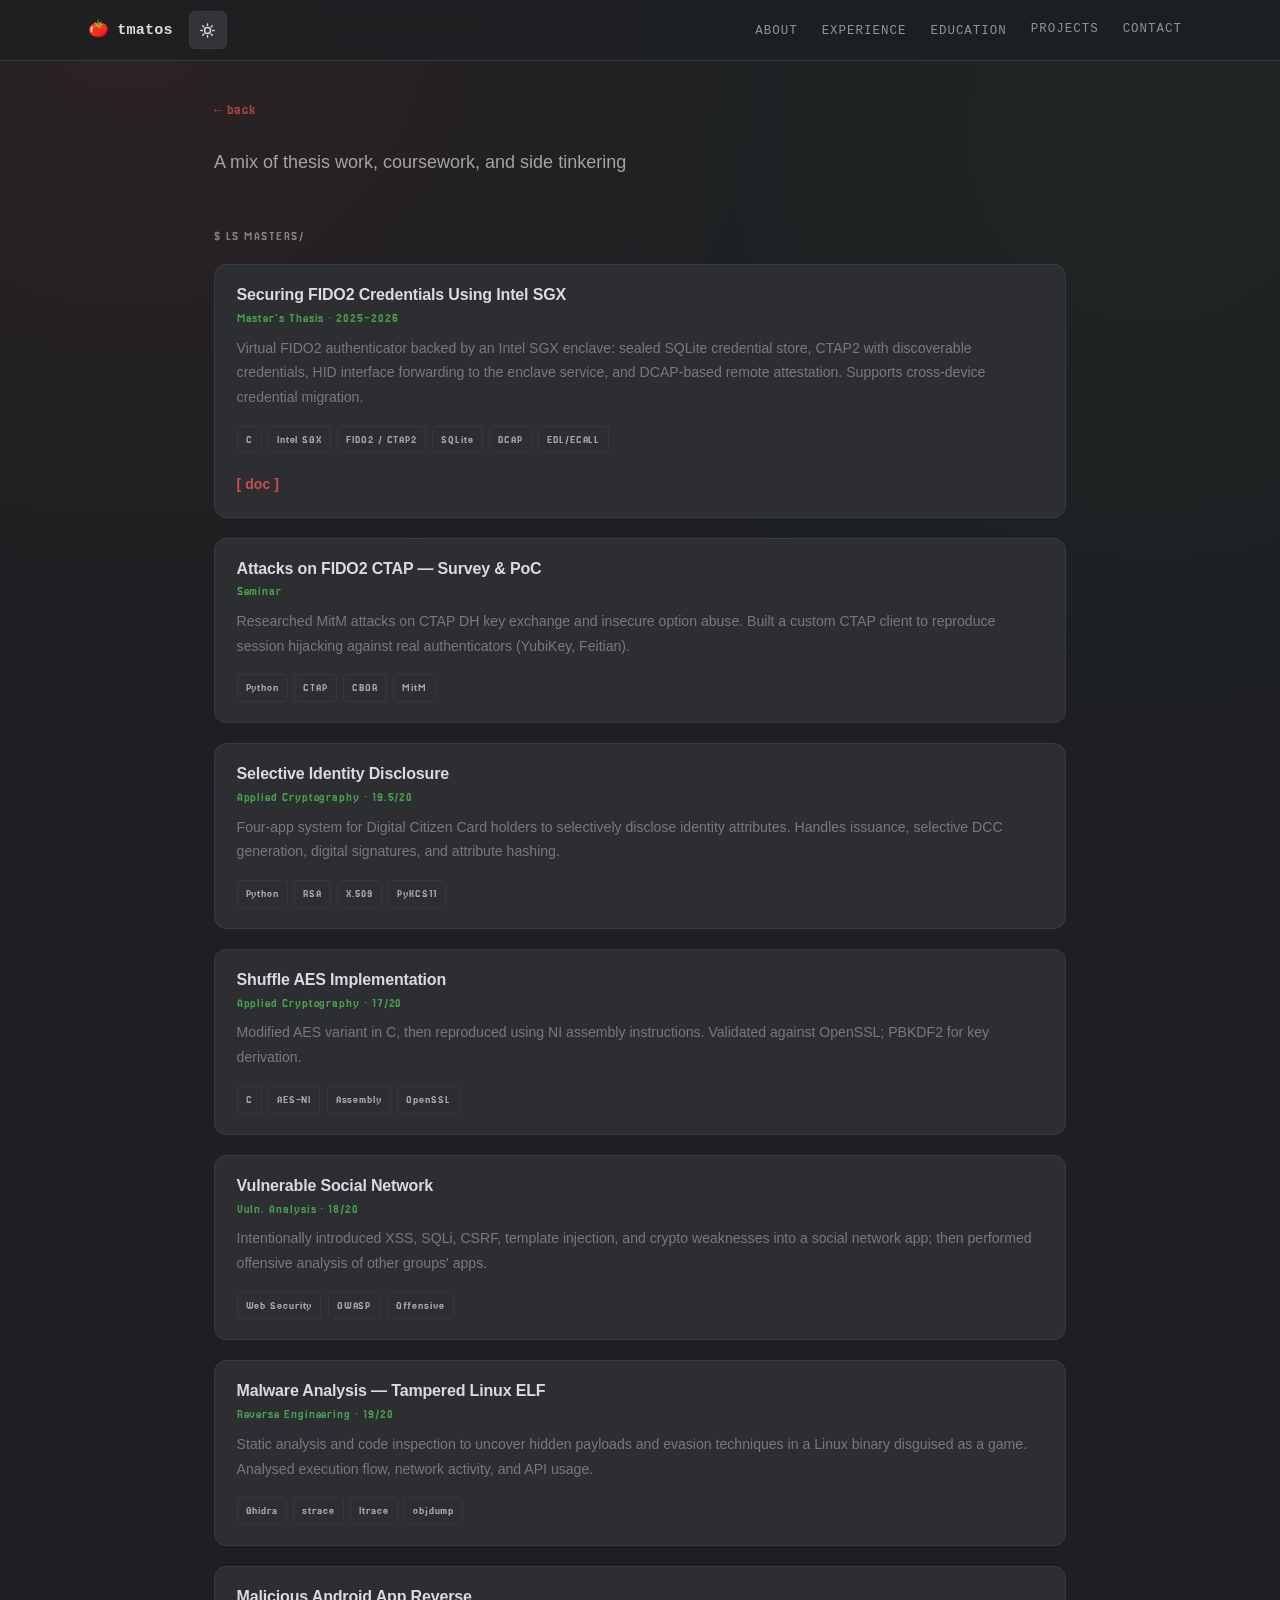
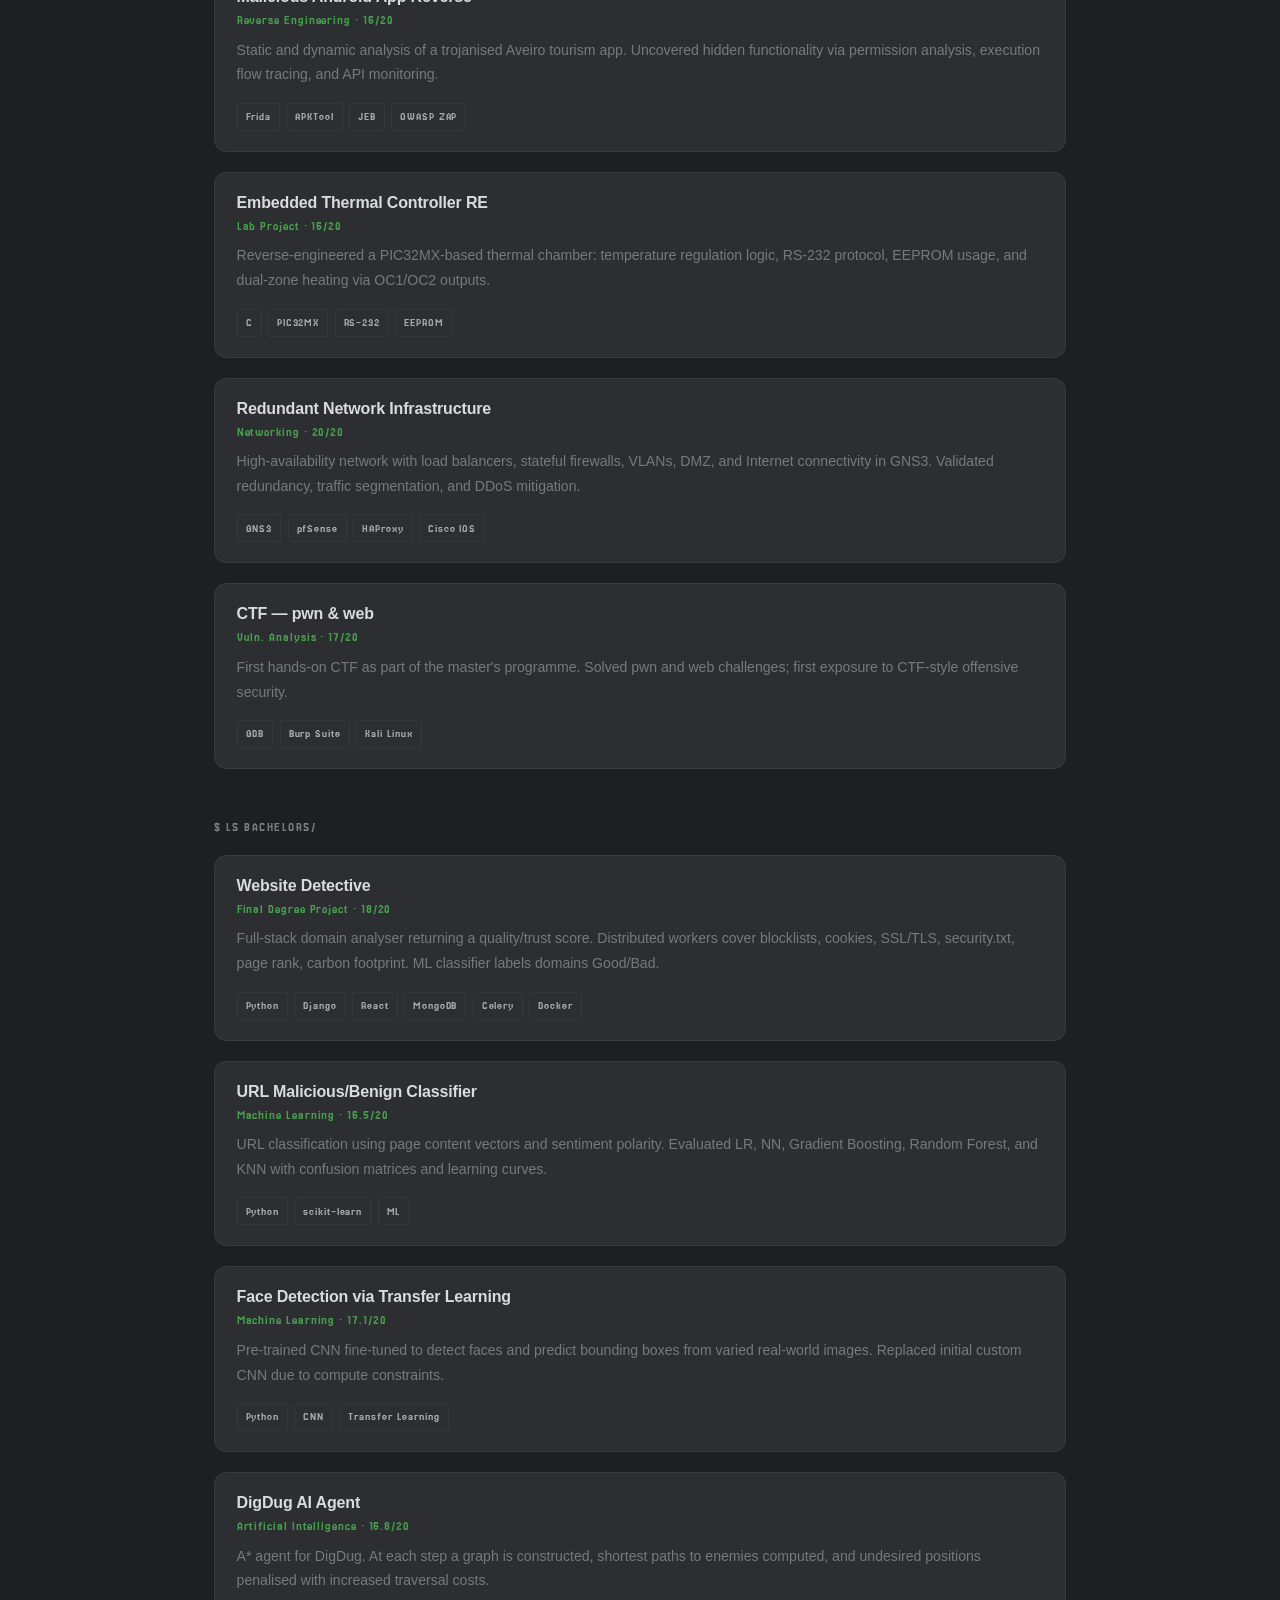
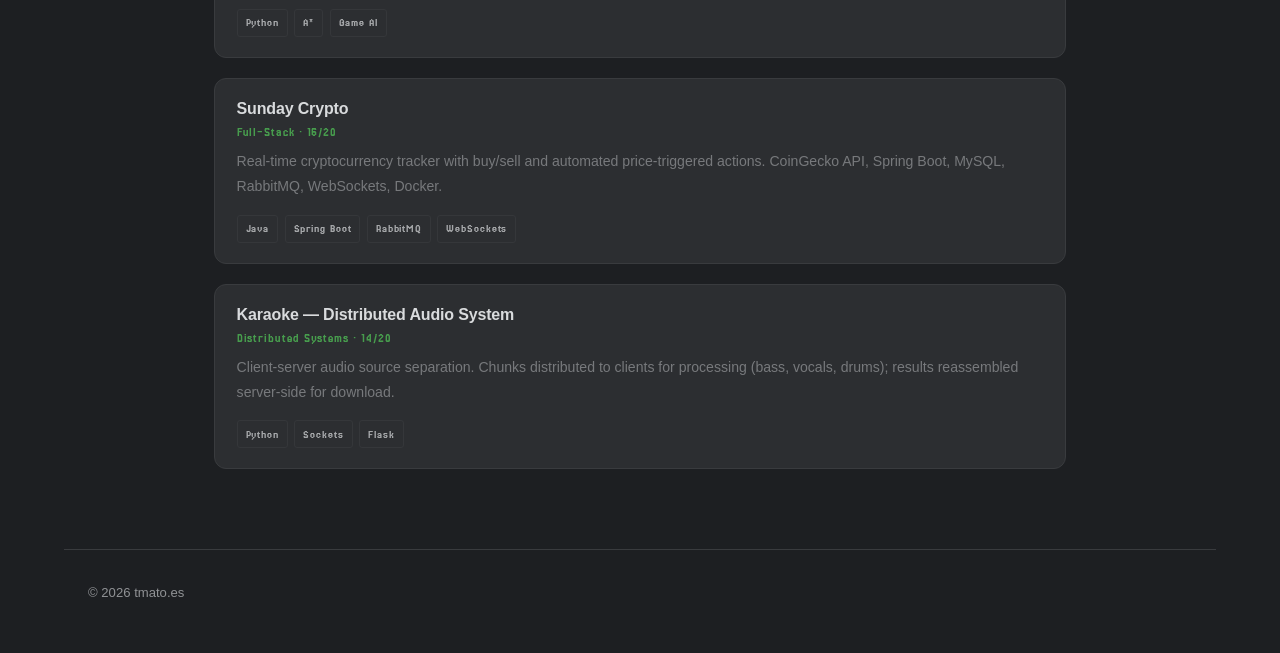
==== commit 26a0546f: "nav done" ====
--- a/projects/index.html
+++ b/projects/index.html
@@ -147,18 +147,33 @@
           <span></span><span></span><span></span>
         </button>
       </div>
+
       <nav class="nav__links" id="navLinks">
-        <a href="../#about">ABOUT</a>
-        <a href="../#skills">SKILLS</a>
-        <a href="../#tools">TOOLS</a>
-        <a href="../#experience">EXPERIENCE</a>
-        <a href="../#education">EDUCATION</a>
-        <a href="../#certificates">CERTIFICATES</a>
-        <a href="../#ctf">CTF</a>
-        <a href="../#publications">PUBLICATIONS</a>
-        <a href="/projects">PROJECTS</a>
-        <a href="../#contact">CONTACT</a>
-      </nav>
+      <div class="nav__dropdown">
+        <a href="../#about" class="nav__dropdown-toggle">ABOUT</a>
+        <div class="nav__dropdown-menu">
+          <!-- <a href="#skills">ABOUT</a> -->
+          <a href="../#skills">SKILLS</a>
+          <a href="../#tools">TOOLS</a>
+        </div>
+      </div>
+      <div class="nav__dropdown">
+        <a href="../#experience" class="nav__dropdown-toggle">EXPERIENCE</a>
+        <div class="nav__dropdown-menu">
+          <a href="../#ctf">CTF</a>
+          <a href="../#publications">PUBLICATIONS</a>
+        </div>
+      </div>
+      <div class="nav__dropdown">
+        <a href="../#education" class="nav__dropdown-toggle">EDUCATION</a>
+        <div class="nav__dropdown-menu">
+          <a href="../#certificates">CERTIFICATES</a>
+        </div>
+      </div>
+      <a href="/projects">PROJECTS</a>
+      <a href="../#contact">CONTACT</a>
+    </nav>
+    
     </div>
   </header>
 
--- a/assets/css/style.css
+++ b/assets/css/style.css
@@ -452,4 +452,63 @@
 .btn-pill--projects:hover {
   background:   oklch(0.62 0.14 145);
   color:        #0e0e10; /* or var(--background) if you have it */
+}
+
+
+
+/* Dropdown base */
+.nav__dropdown { position: relative; }
+
+.nav__dropdown-menu {
+  display: none;
+  position: absolute;
+  top: 100%;
+  left: 0;
+  min-width: 160px;
+  background: var(--card);
+  border: 1px solid var(--border);
+  border-radius: var(--radius-md);
+  padding: 4px 0;
+  z-index: 100;
+  box-shadow: 0 8px 24px oklch(0 0 0 / 0.25);
+}
+
+.nav__dropdown-menu a {
+  display: block;
+  padding: 8px 14px;
+  font-family: var(--font-mono);
+  font-size: 0.75rem;
+  letter-spacing: .08em;
+  color: var(--muted-foreground);
+  border-radius: 0;
+}
+
+.nav__dropdown-menu a:hover {
+  color: var(--foreground);
+  background: var(--secondary);
+}
+
+/* Desktop: hover to open */
+/* @media (min-width: 641px) {
+  .nav__dropdown:hover .nav__dropdown-menu { display: block; }
+} */
+.nav__dropdown.open .nav__dropdown-menu { display: block; }
+
+/* Mobile: toggle class to open */
+@media (max-width: 640px) {
+  .nav__dropdown-menu {
+    position: static;
+    box-shadow: none;
+    border: none;
+    border-radius: 0;
+    background: var(--secondary);
+    padding: 0;
+  }
+
+  .nav__dropdown.open .nav__dropdown-menu { display: block; }
+
+  .nav__dropdown-menu a {
+    padding: 12px 2.5rem; /* indent sub-links */
+    border-top: 1px solid var(--border);
+  }
 }
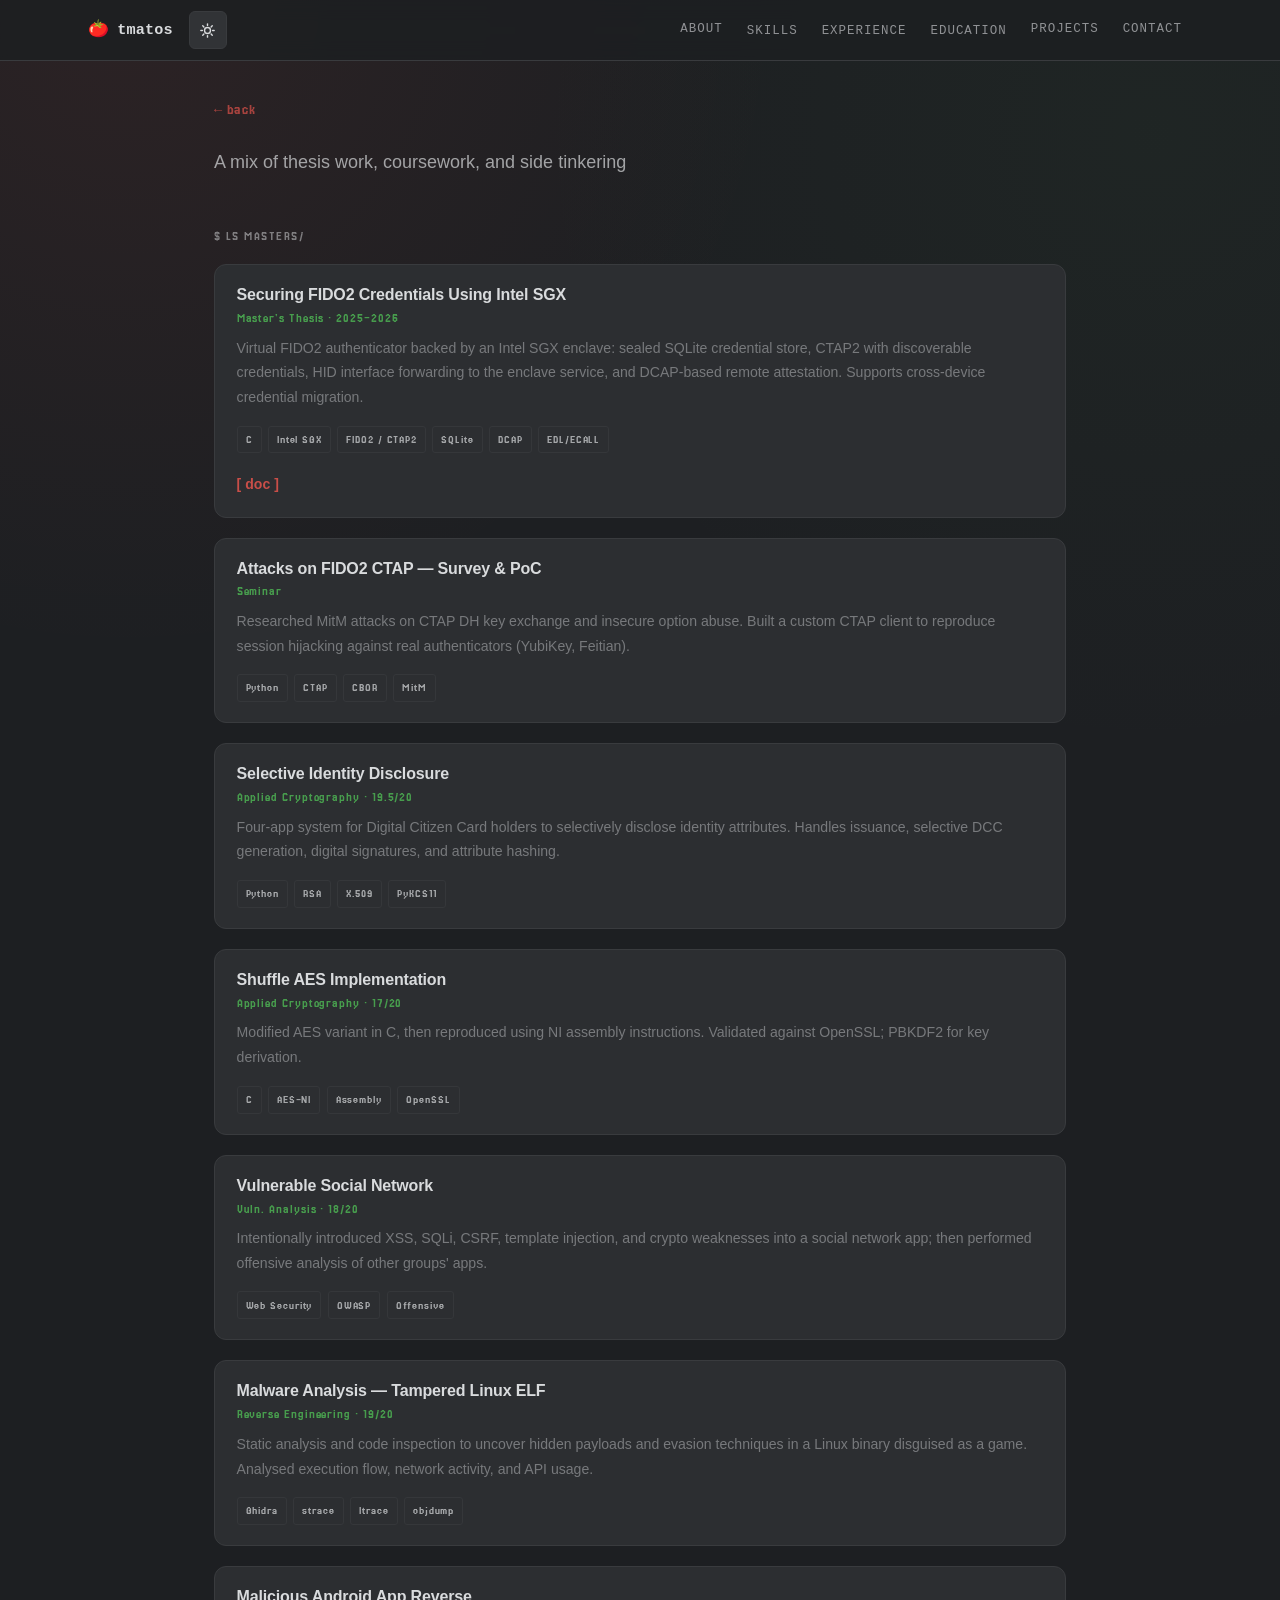
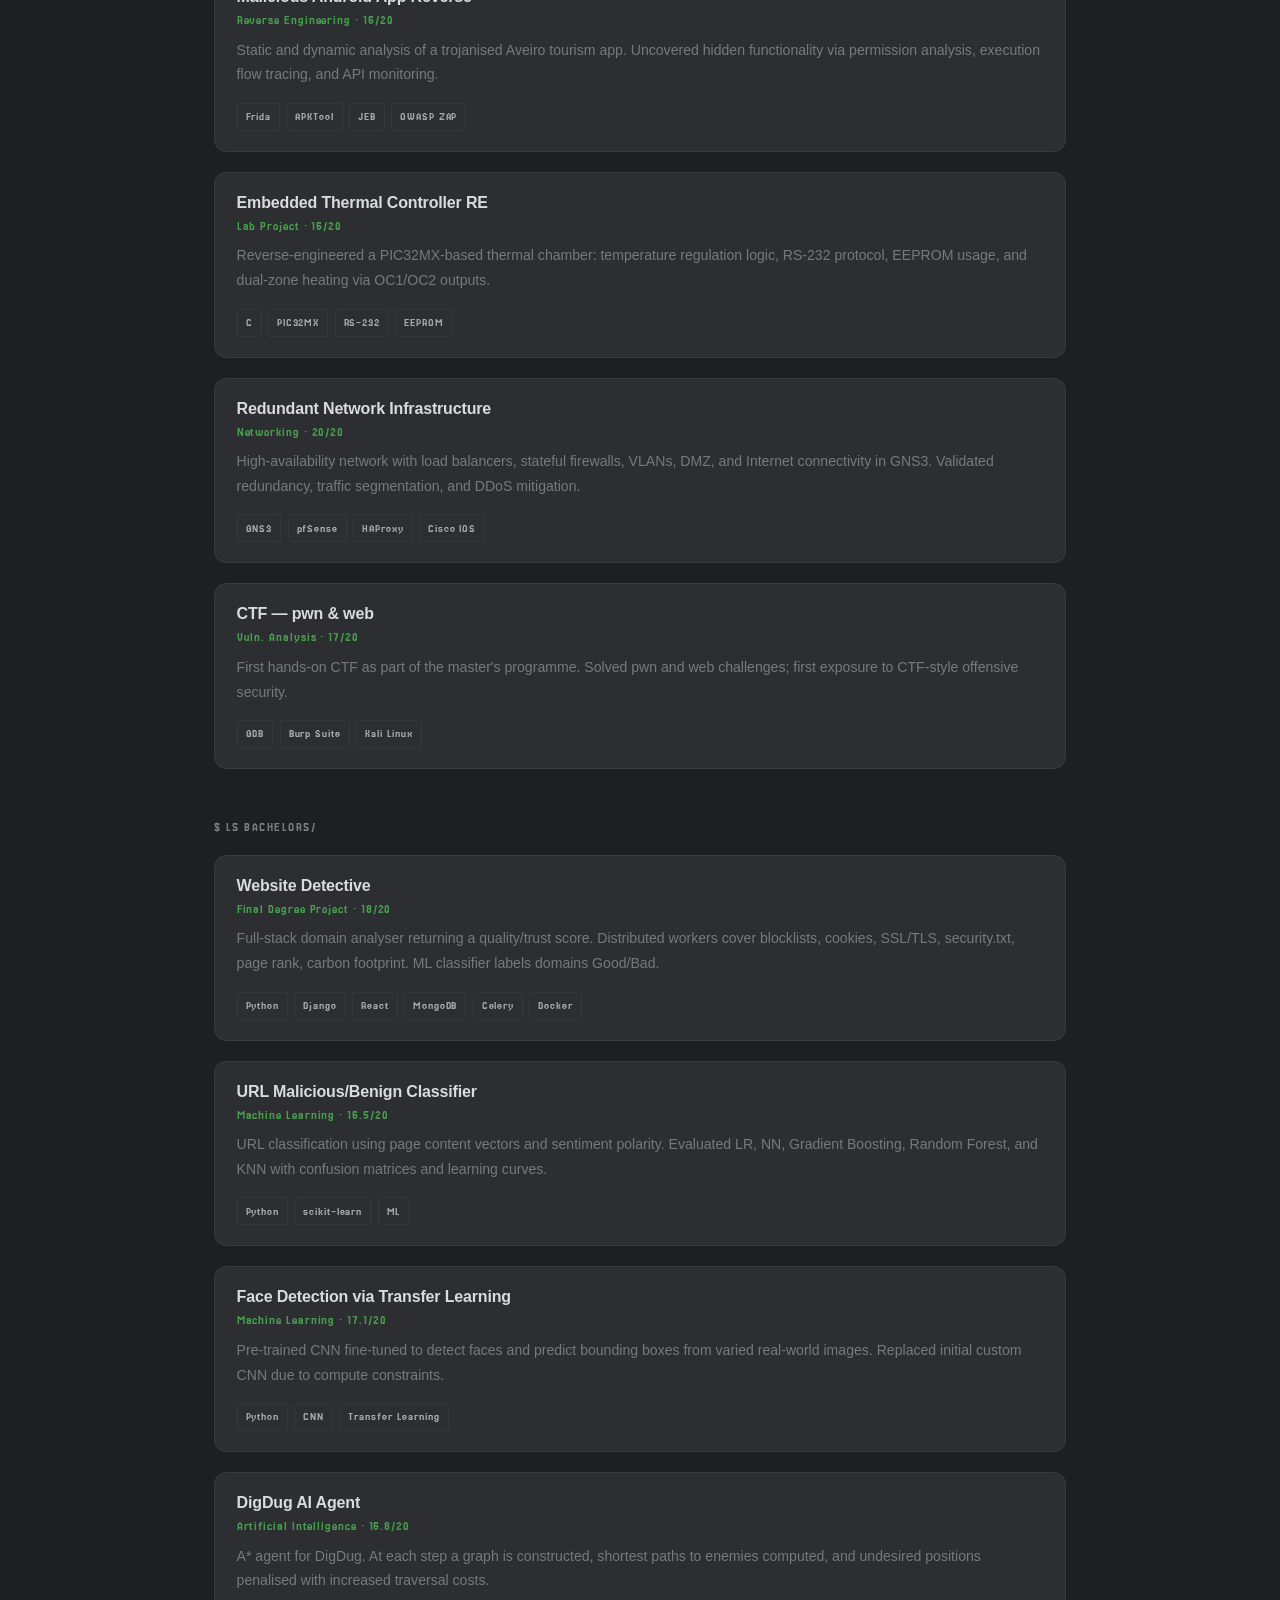
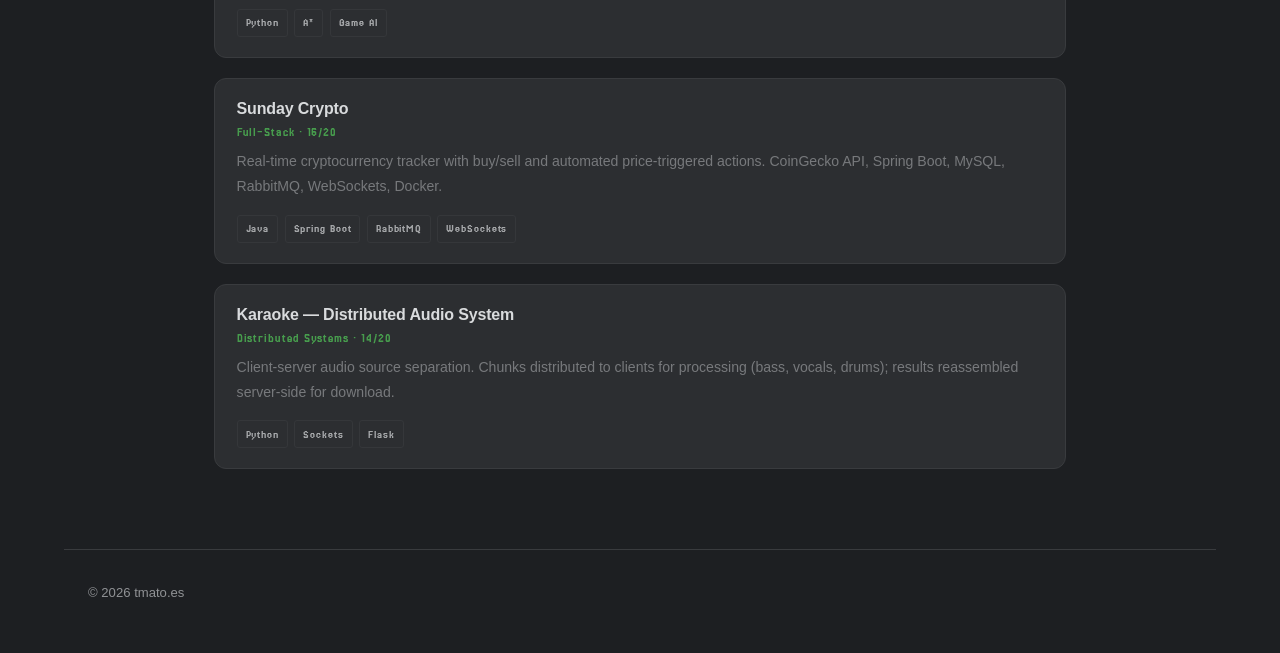
==== commit d4d93cbf: "nav chage" ====
--- a/projects/index.html
+++ b/projects/index.html
@@ -149,14 +149,22 @@
       </div>
 
       <nav class="nav__links" id="navLinks">
-      <div class="nav__dropdown">
+        <a href="../#about">ABOUT</a>
+      <!-- <div class="nav__dropdown">
         <a href="../#about" class="nav__dropdown-toggle">ABOUT</a>
         <div class="nav__dropdown-menu">
-          <!-- <a href="#skills">ABOUT</a> -->
           <a href="../#skills">SKILLS</a>
           <a href="../#tools">TOOLS</a>
         </div>
-      </div>
+      </div> -->
+      <div class="nav__dropdown">
+        <a href="../#skills" class="nav__dropdown-toggle">SKILLS</a>
+        <div class="nav__dropdown-menu">
+          <!-- <a href="#skills">SKILLS</a> -->
+          <a href="../#tools">TOOLS</a>
+        </div>
+      </div>
+
       <div class="nav__dropdown">
         <a href="../#experience" class="nav__dropdown-toggle">EXPERIENCE</a>
         <div class="nav__dropdown-menu">
--- a/assets/css/style.css
+++ b/assets/css/style.css
@@ -496,19 +496,50 @@
 
 /* Mobile: toggle class to open */
 @media (max-width: 640px) {
+  /* Add a chevron to signal expandability */
+  .nav__dropdown-toggle::after {
+    content: " ▾";
+    font-size: 0.7rem;
+    opacity: 0.5;
+  }
+  .nav__dropdown.open .nav__dropdown-toggle::after {
+    content: " ▴";
+  }
+
+  /* Sub-links: tighter indent, no double border */
   .nav__dropdown-menu {
     position: static;
     box-shadow: none;
     border: none;
     border-radius: 0;
-    background: var(--secondary);
+    background: transparent;
     padding: 0;
   }
 
   .nav__dropdown.open .nav__dropdown-menu { display: block; }
 
   .nav__dropdown-menu a {
-    padding: 12px 2.5rem; /* indent sub-links */
+    padding: 10px 1.5rem 10px 2.5rem;
     border-top: 1px solid var(--border);
+    font-size: 0.72rem;
+    color: var(--muted-foreground);
+    border-radius: 0;
+    width: 100%;
+  }
+
+  /* Remove the orphaned gap between dropdowns and plain links */
+  .nav__links a,
+  .nav__dropdown-toggle {
+    border-top: 1px solid var(--border);
+    border-radius: 0;
+    width: 100%;
+    display: block;
+    padding: 14px 1.5rem;
+  }
+
+  /* First item shouldn't double-border with the nav bottom border */
+  .nav__links > *:first-child > a,
+  .nav__links > a:first-of-type {
+    border-top: none;
   }
 }
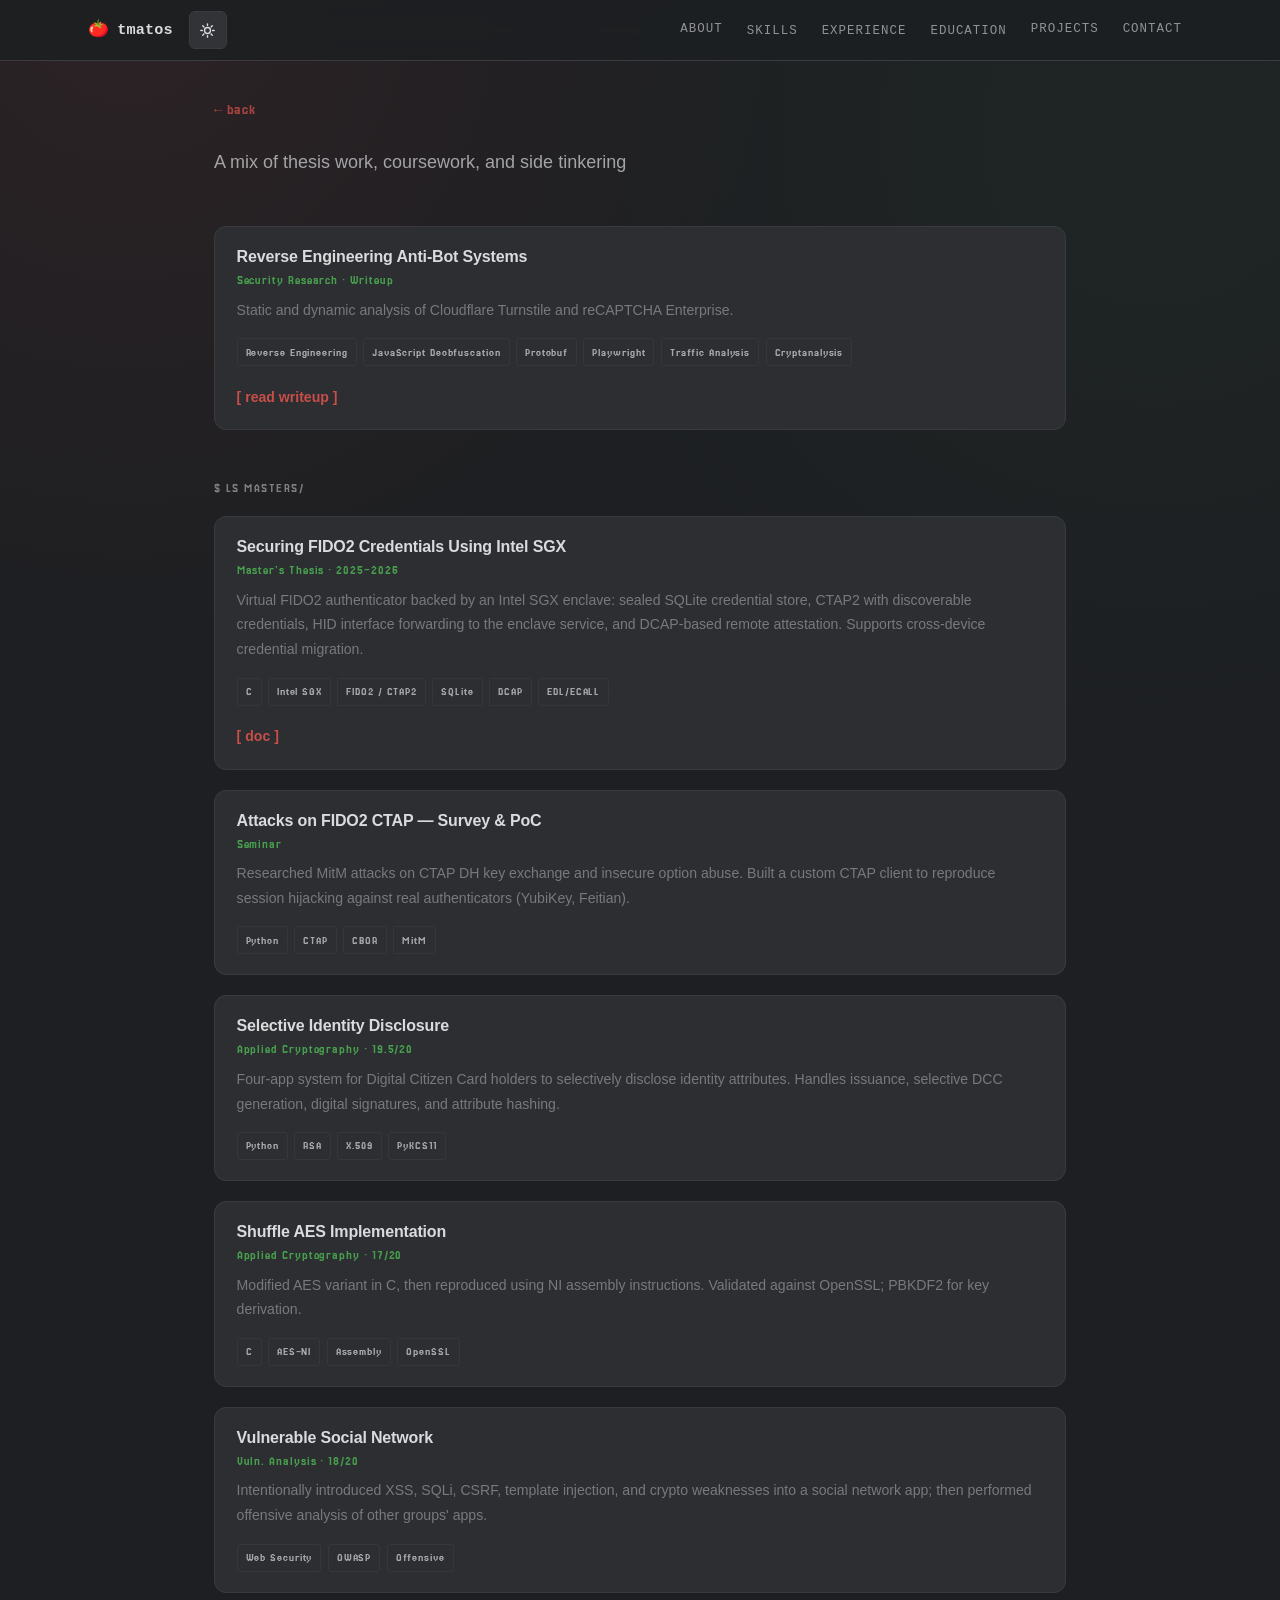
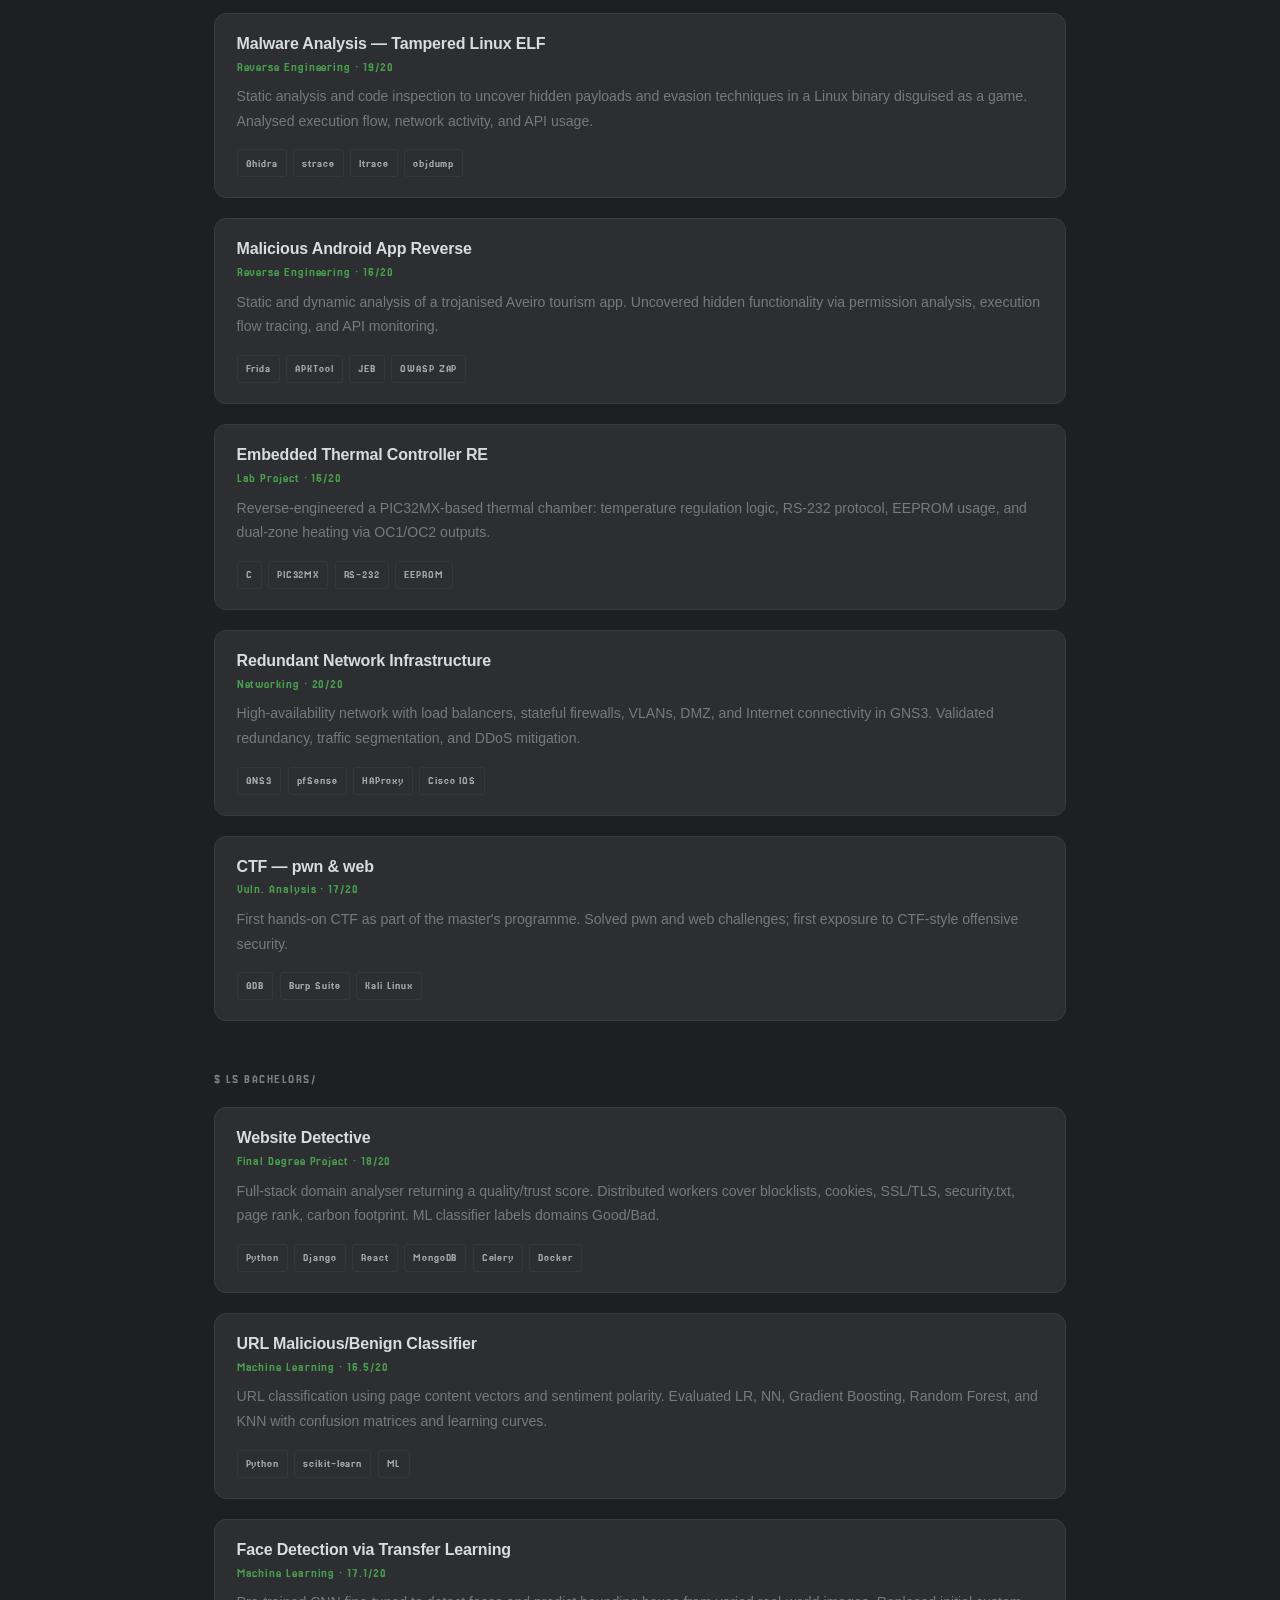
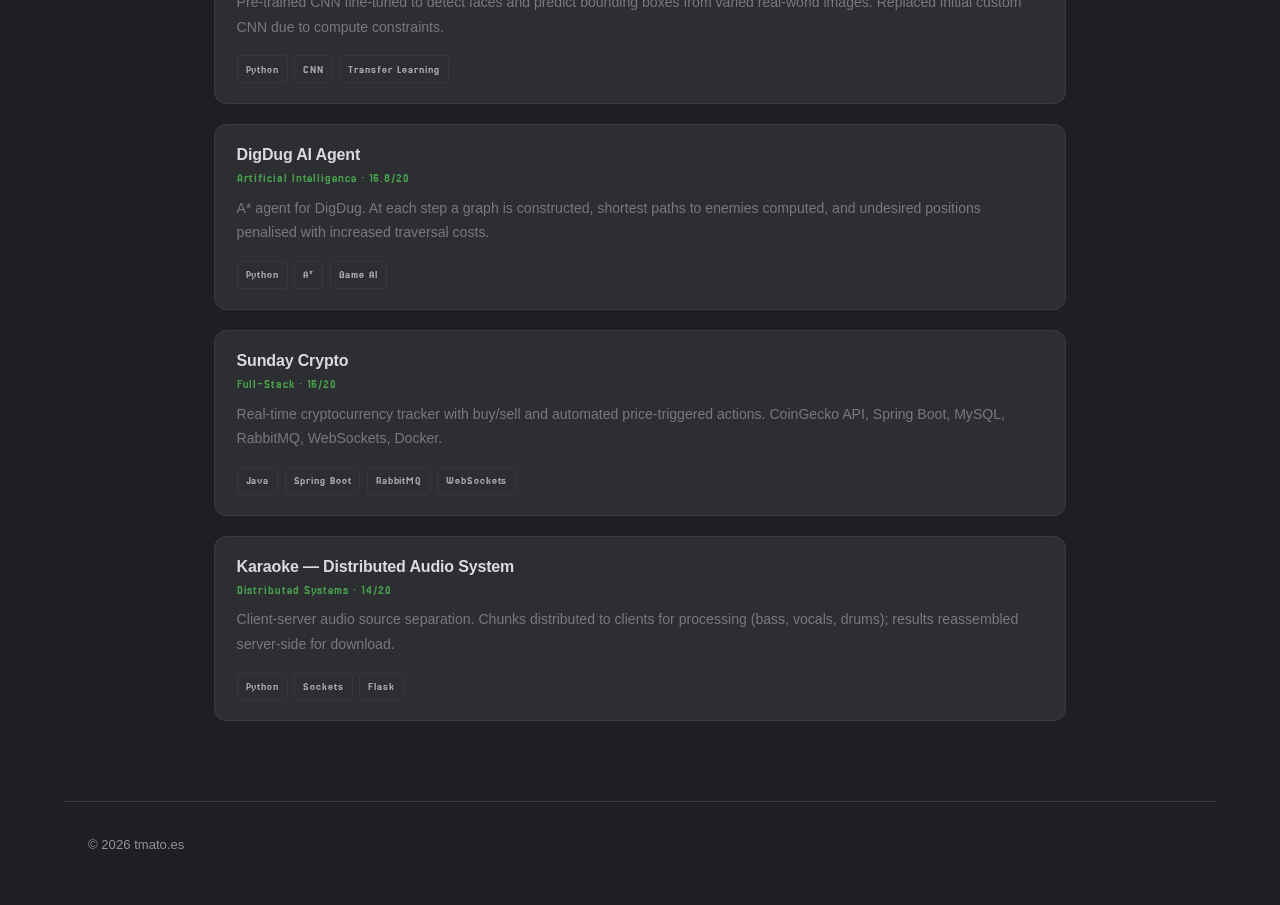
==== commit db205a02: "start antibot writeup" ====
--- a/projects/index.html
+++ b/projects/index.html
@@ -194,6 +194,22 @@
     </div>
 
     <div style="max-width:900px; margin:0 auto; padding: 0 1.5rem 5rem;">
+      
+      <p class="proj-category"></p>
+      <div class="proj-grid">
+        <article class="card pcard">
+        <h3>Reverse Engineering Anti-Bot Systems</h3>
+        <span class="grade">Security Research · Writeup</span>
+        <p>Static and dynamic analysis of Cloudflare Turnstile and reCAPTCHA Enterprise.</p>
+        <div class="proj-tags">
+          <span>Reverse Engineering</span><span>JavaScript Deobfuscation</span><span>Protobuf</span><span>Playwright</span><span>Traffic Analysis</span><span>Cryptanalysis</span>
+        </div>
+      <p class="card__links" style="padding-top:0.75rem;">
+          <a href="./antibot/">[ read writeup ]</a>
+        </p>
+      </article>
+      </div>
+      
 
       <!-- ── MASTER'S ── -->
       <p class="proj-category">$ ls masters/</p>
